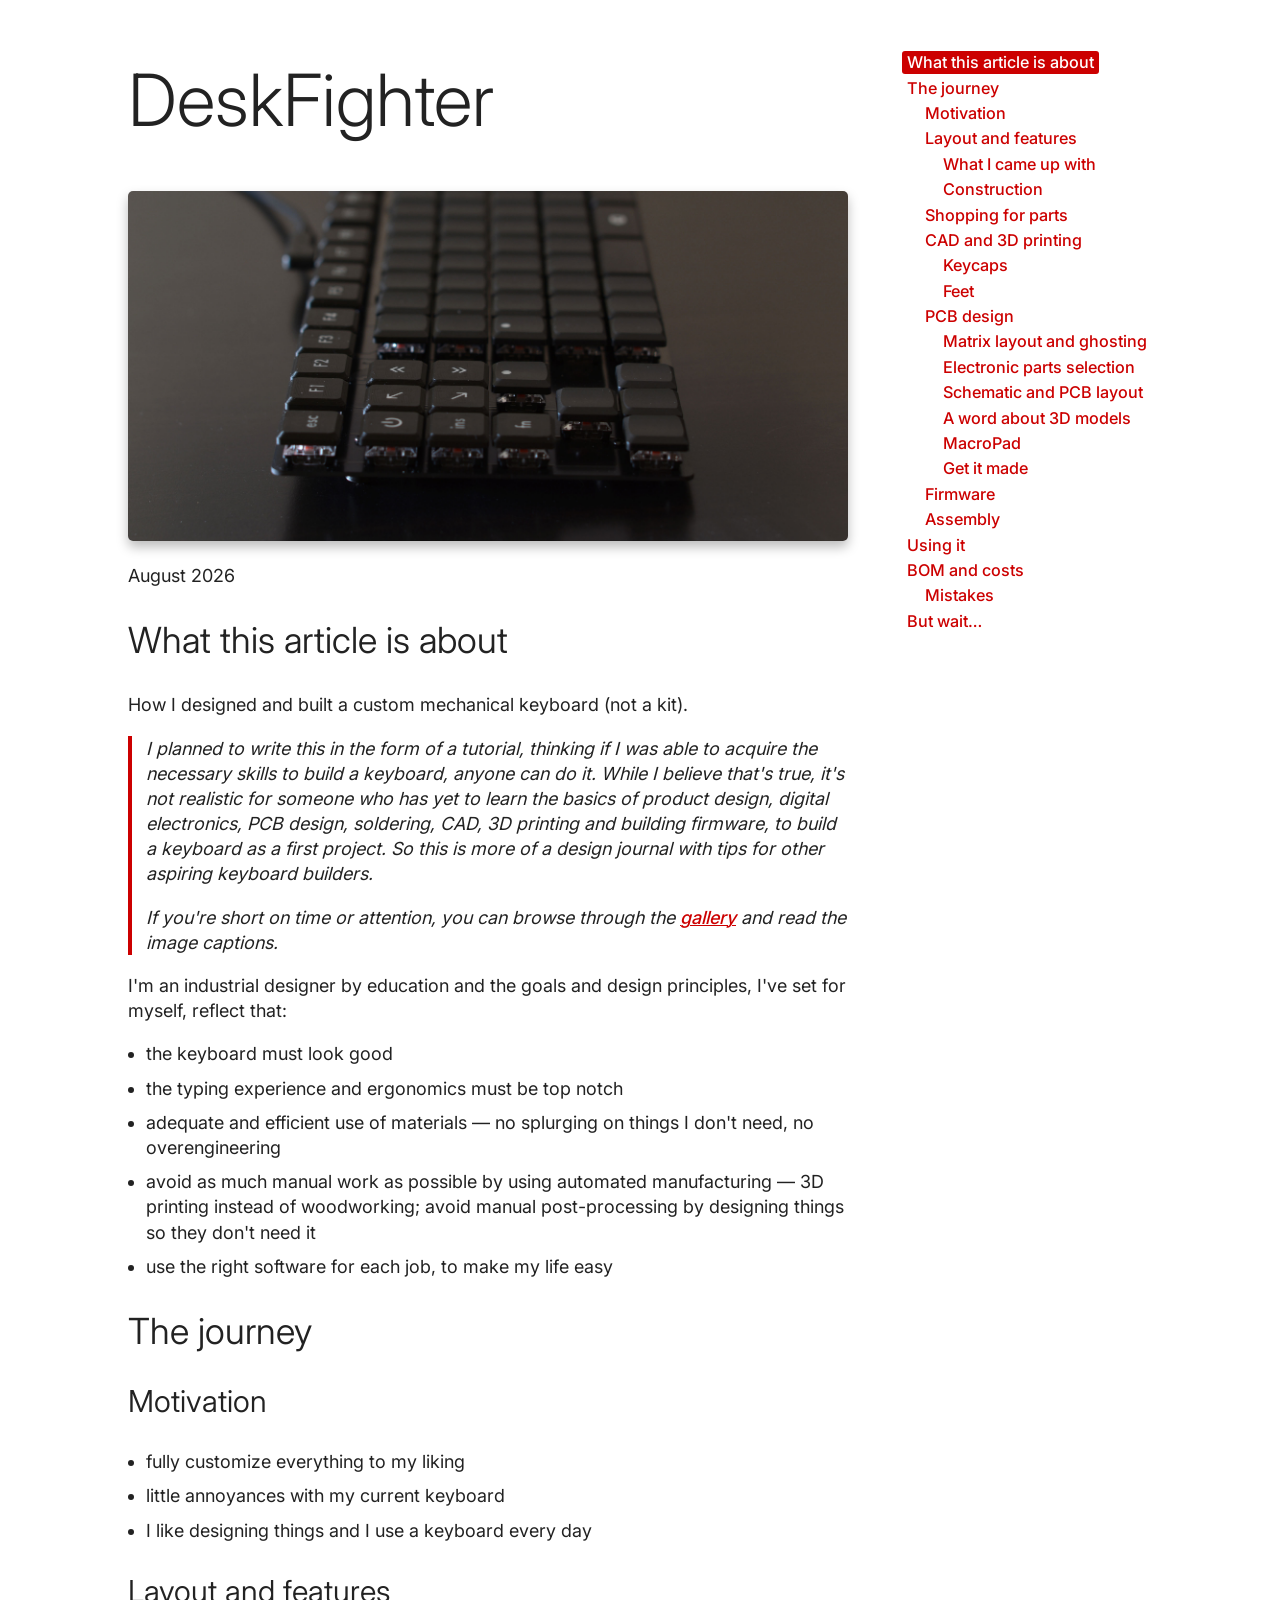
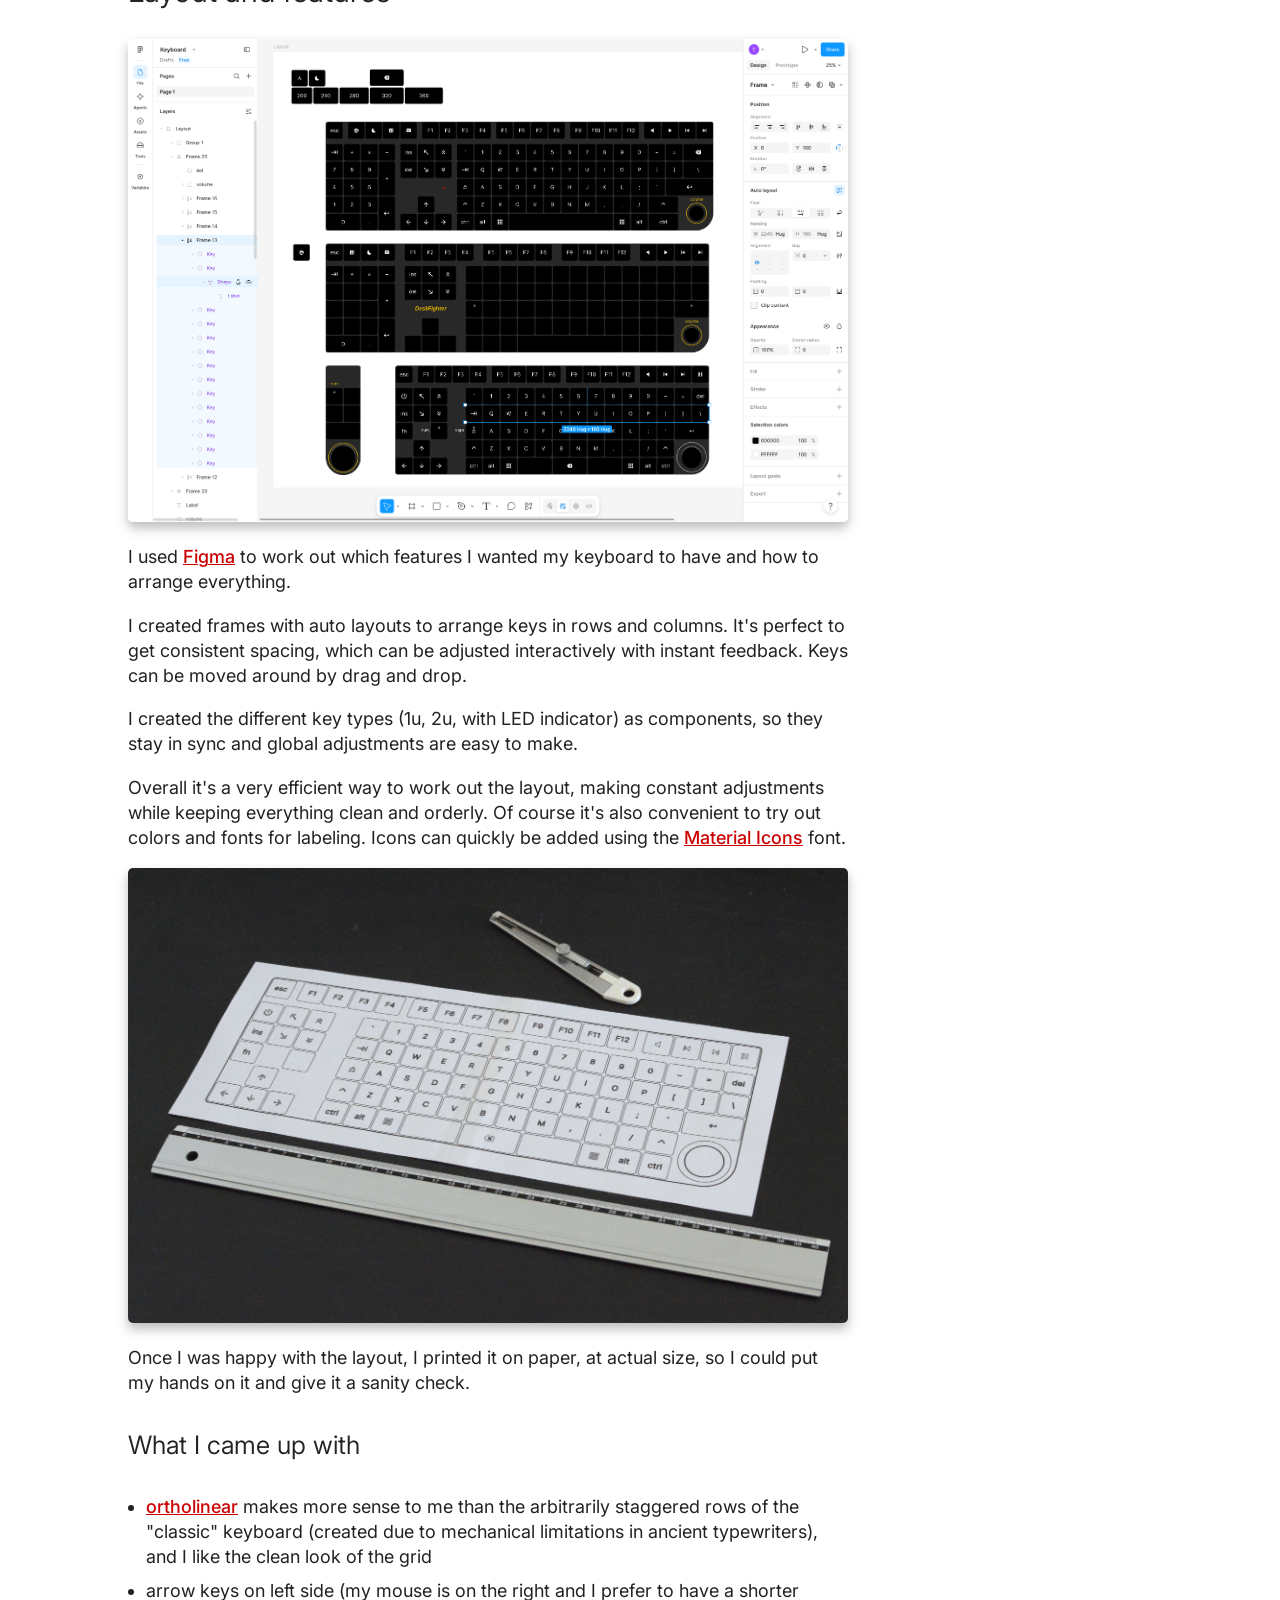
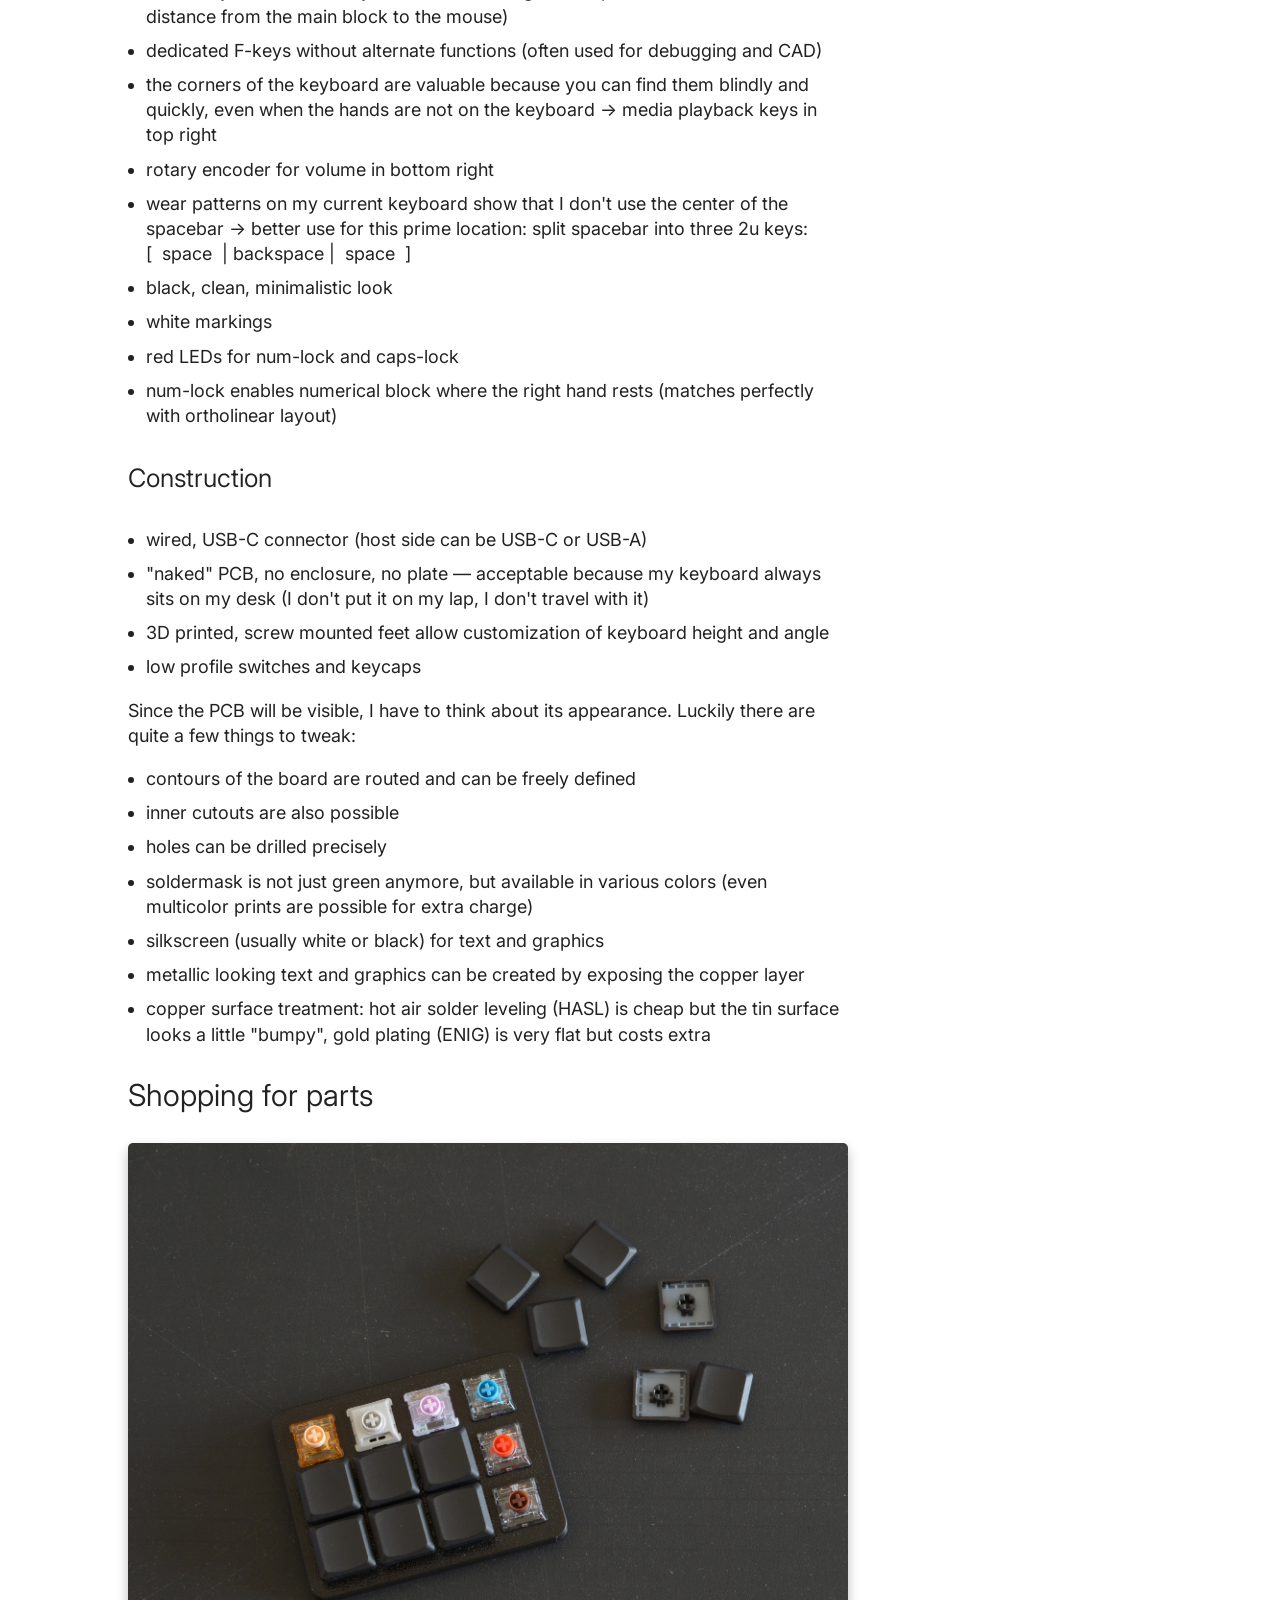
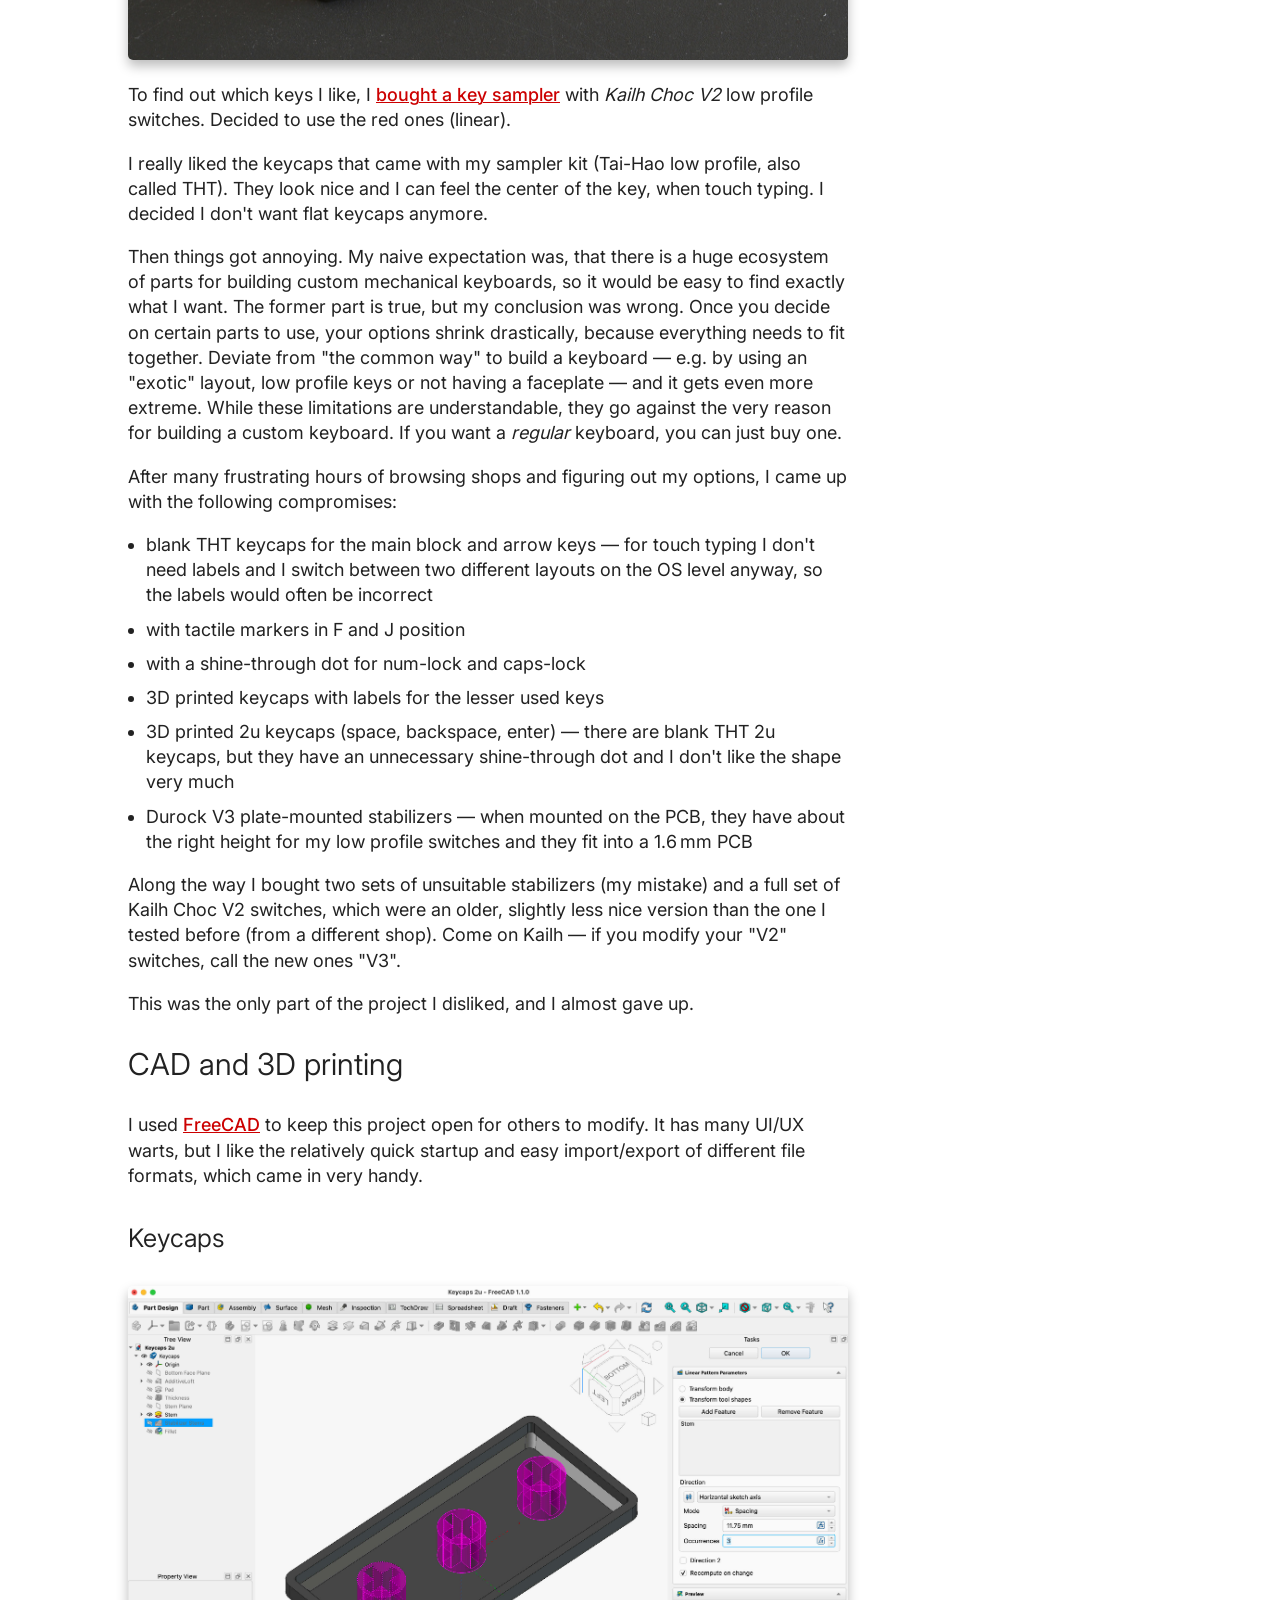
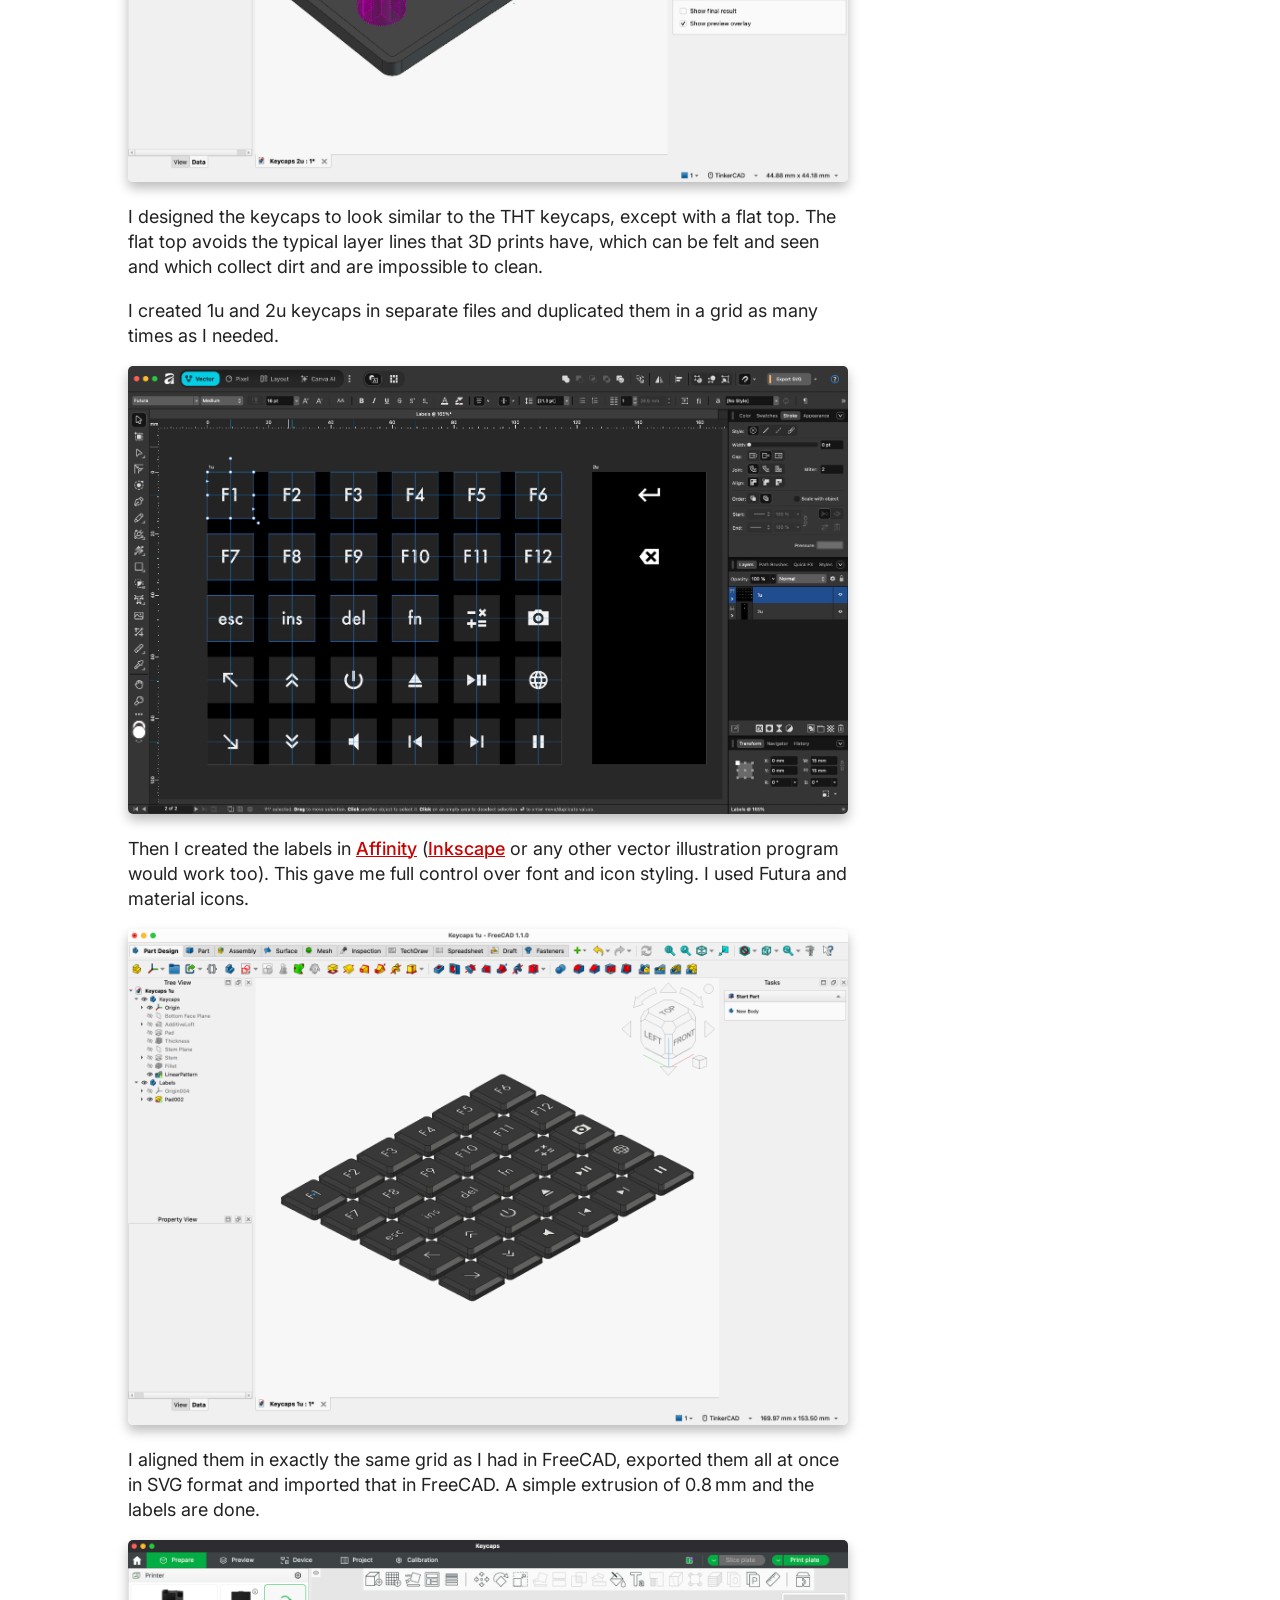
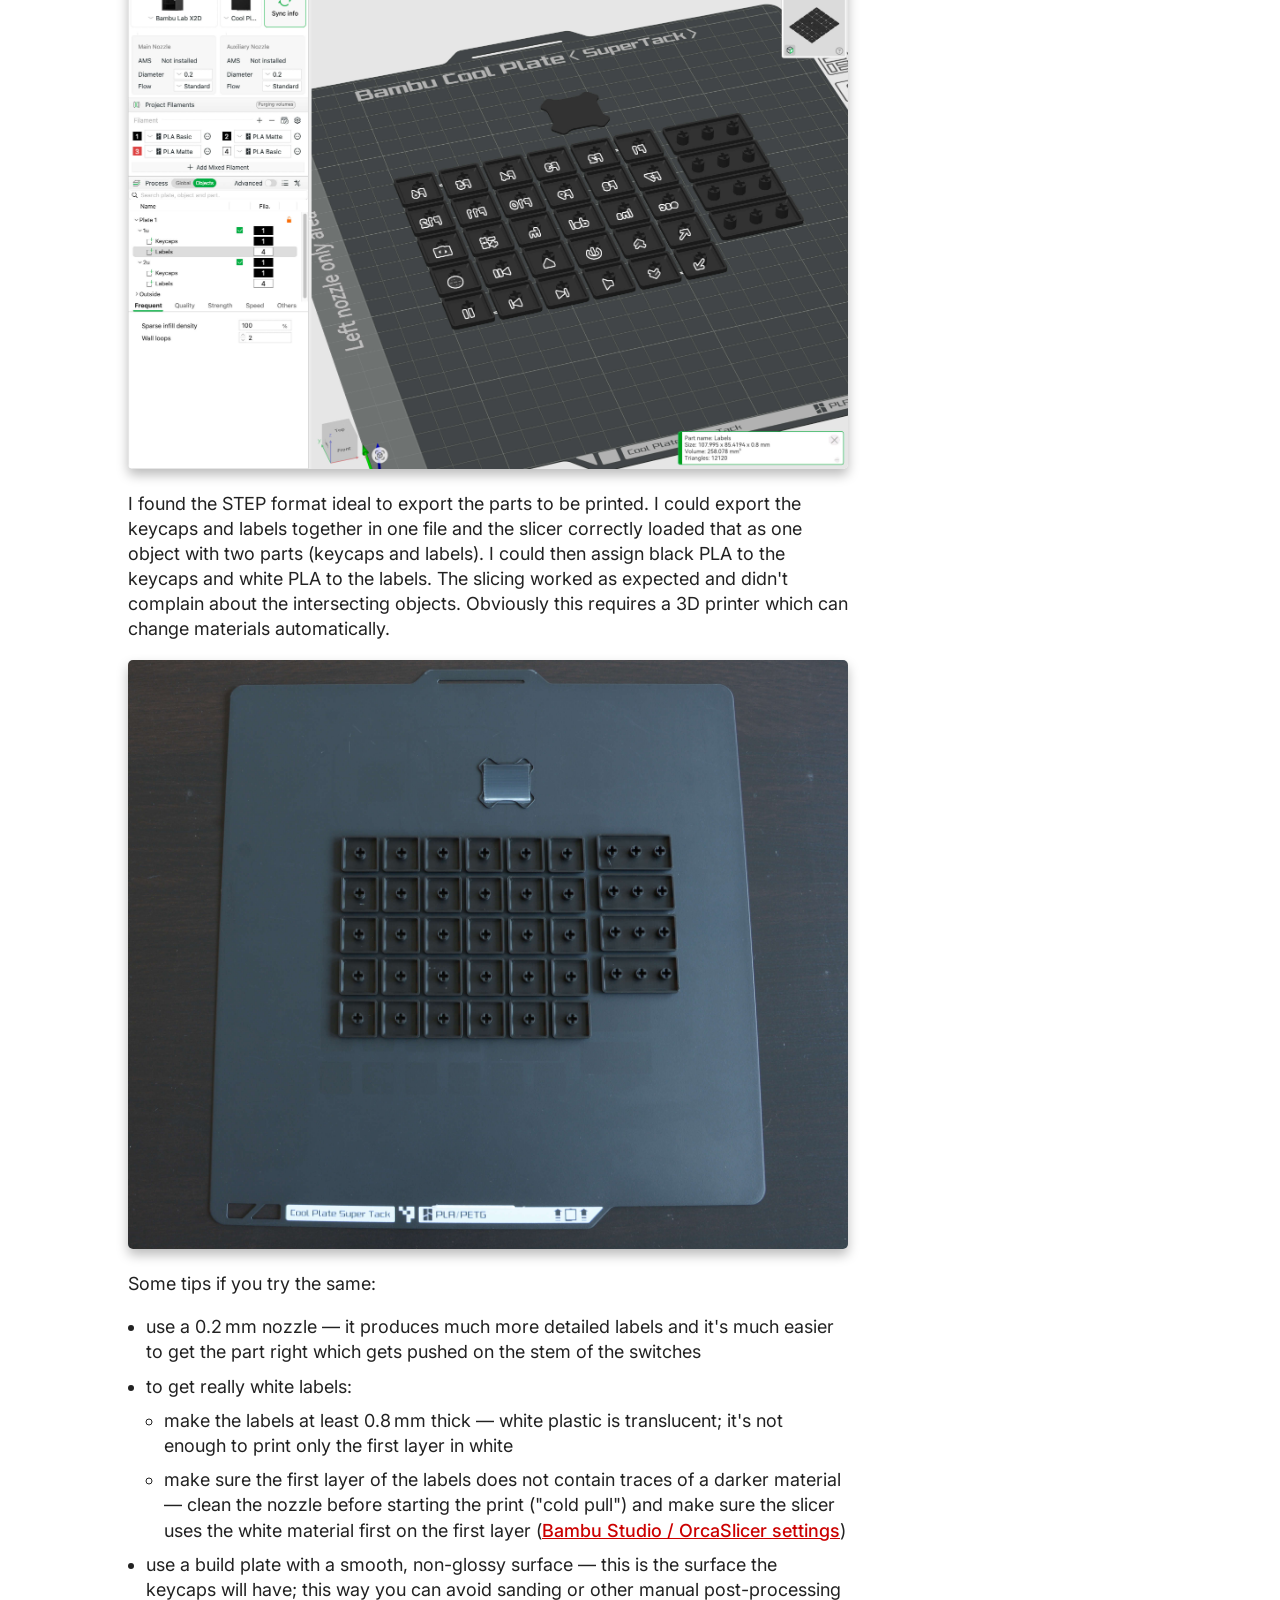
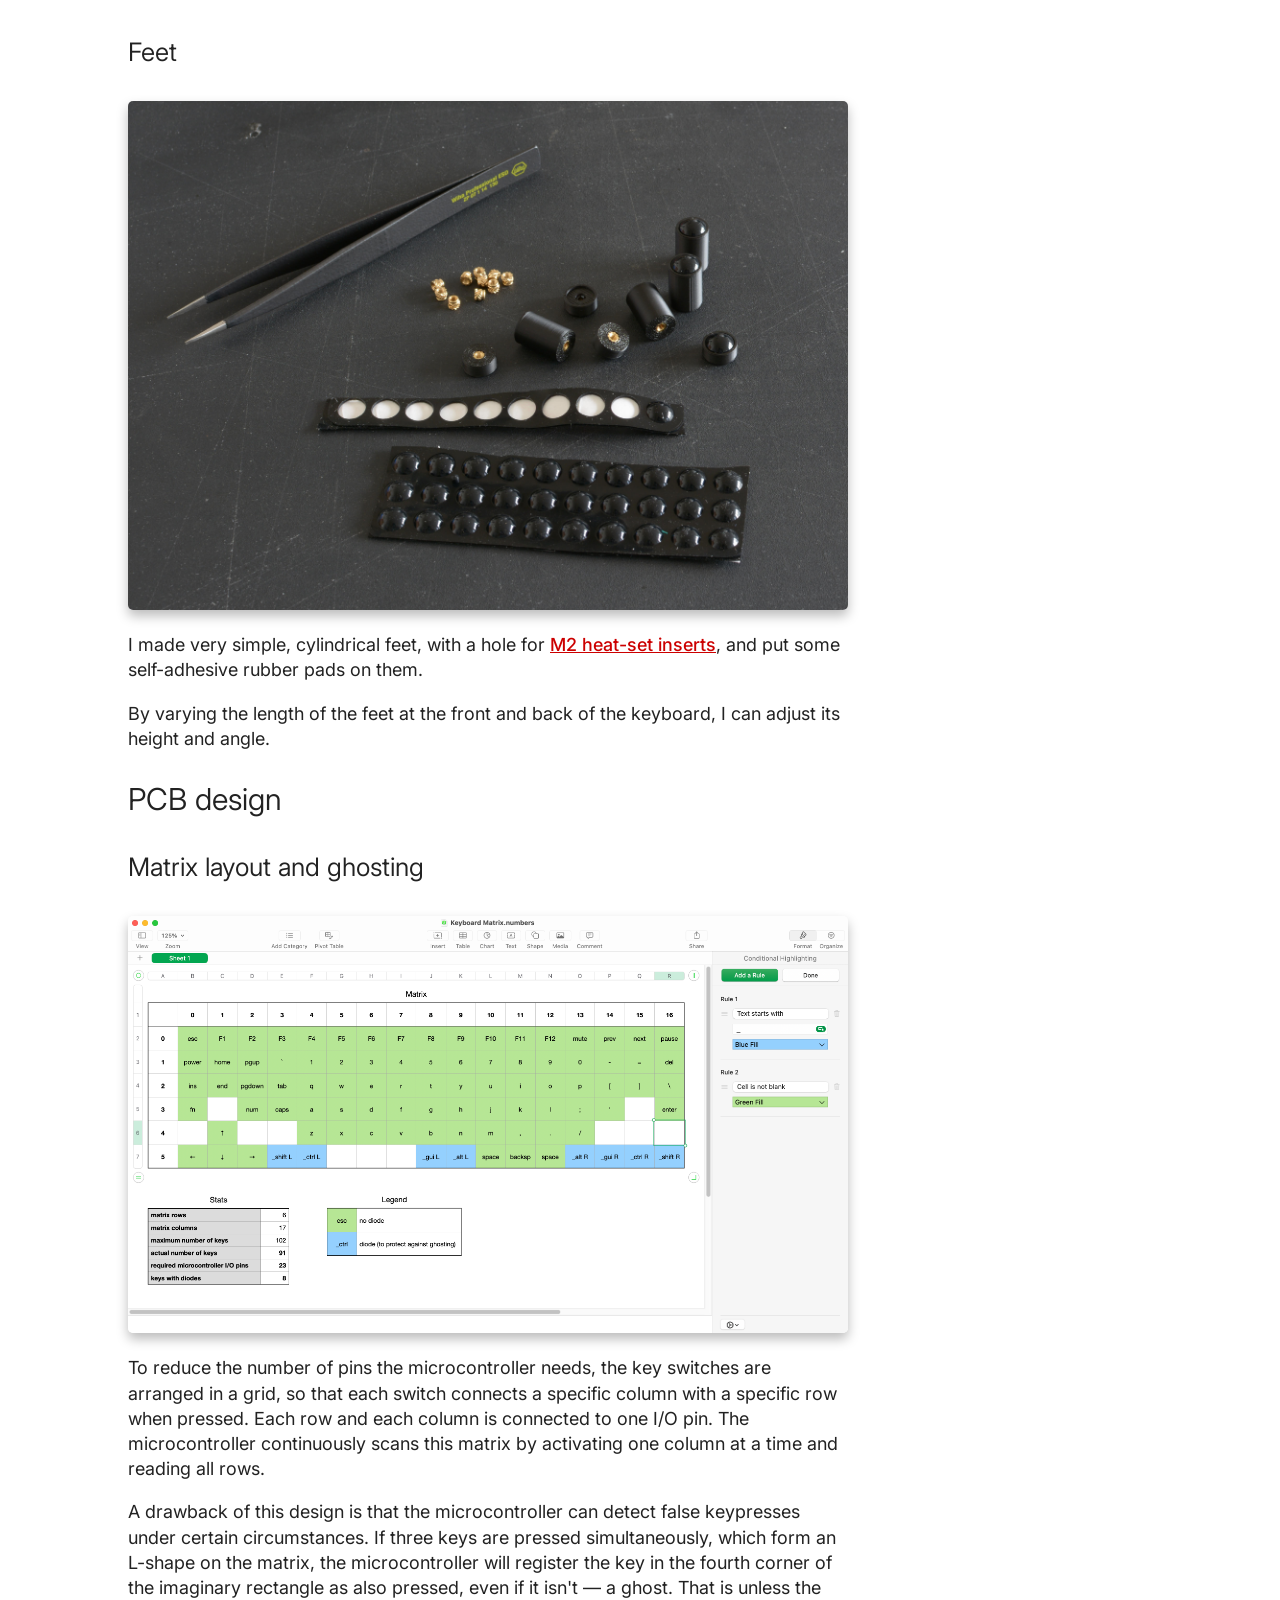
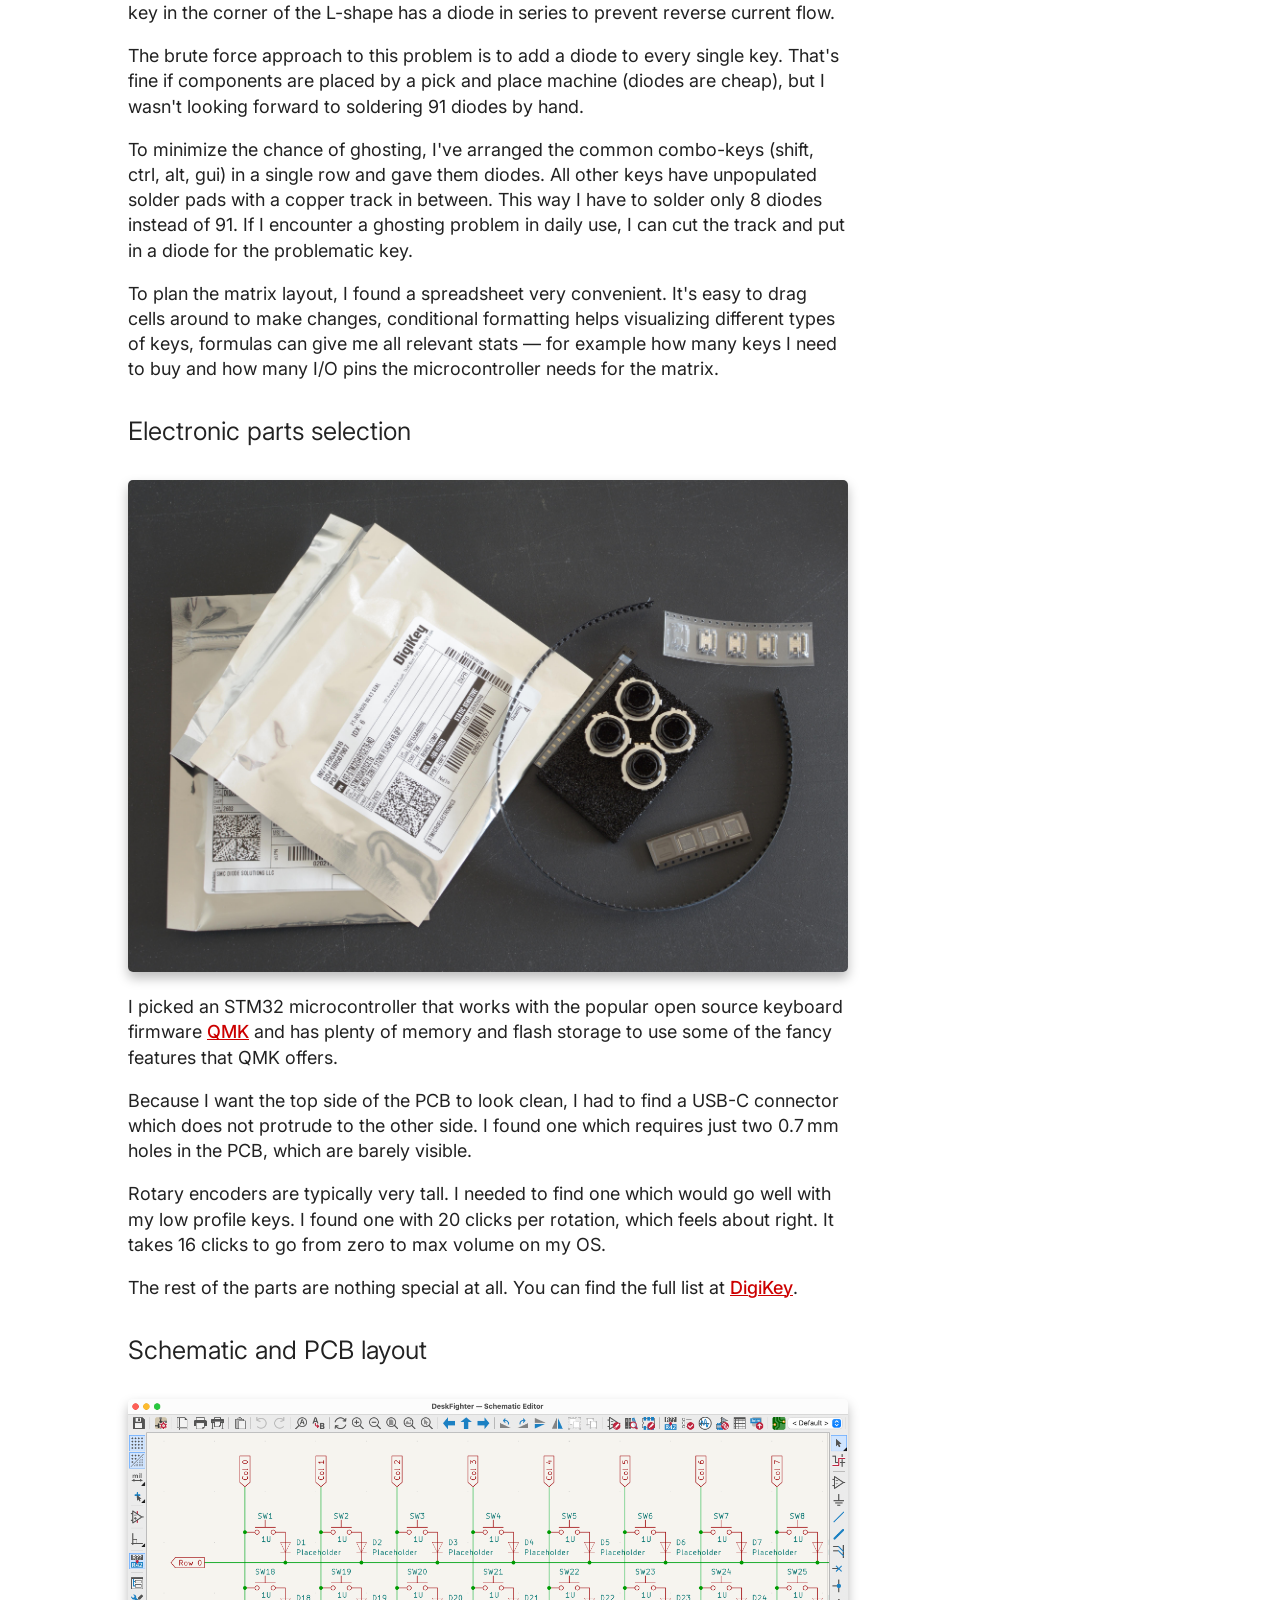
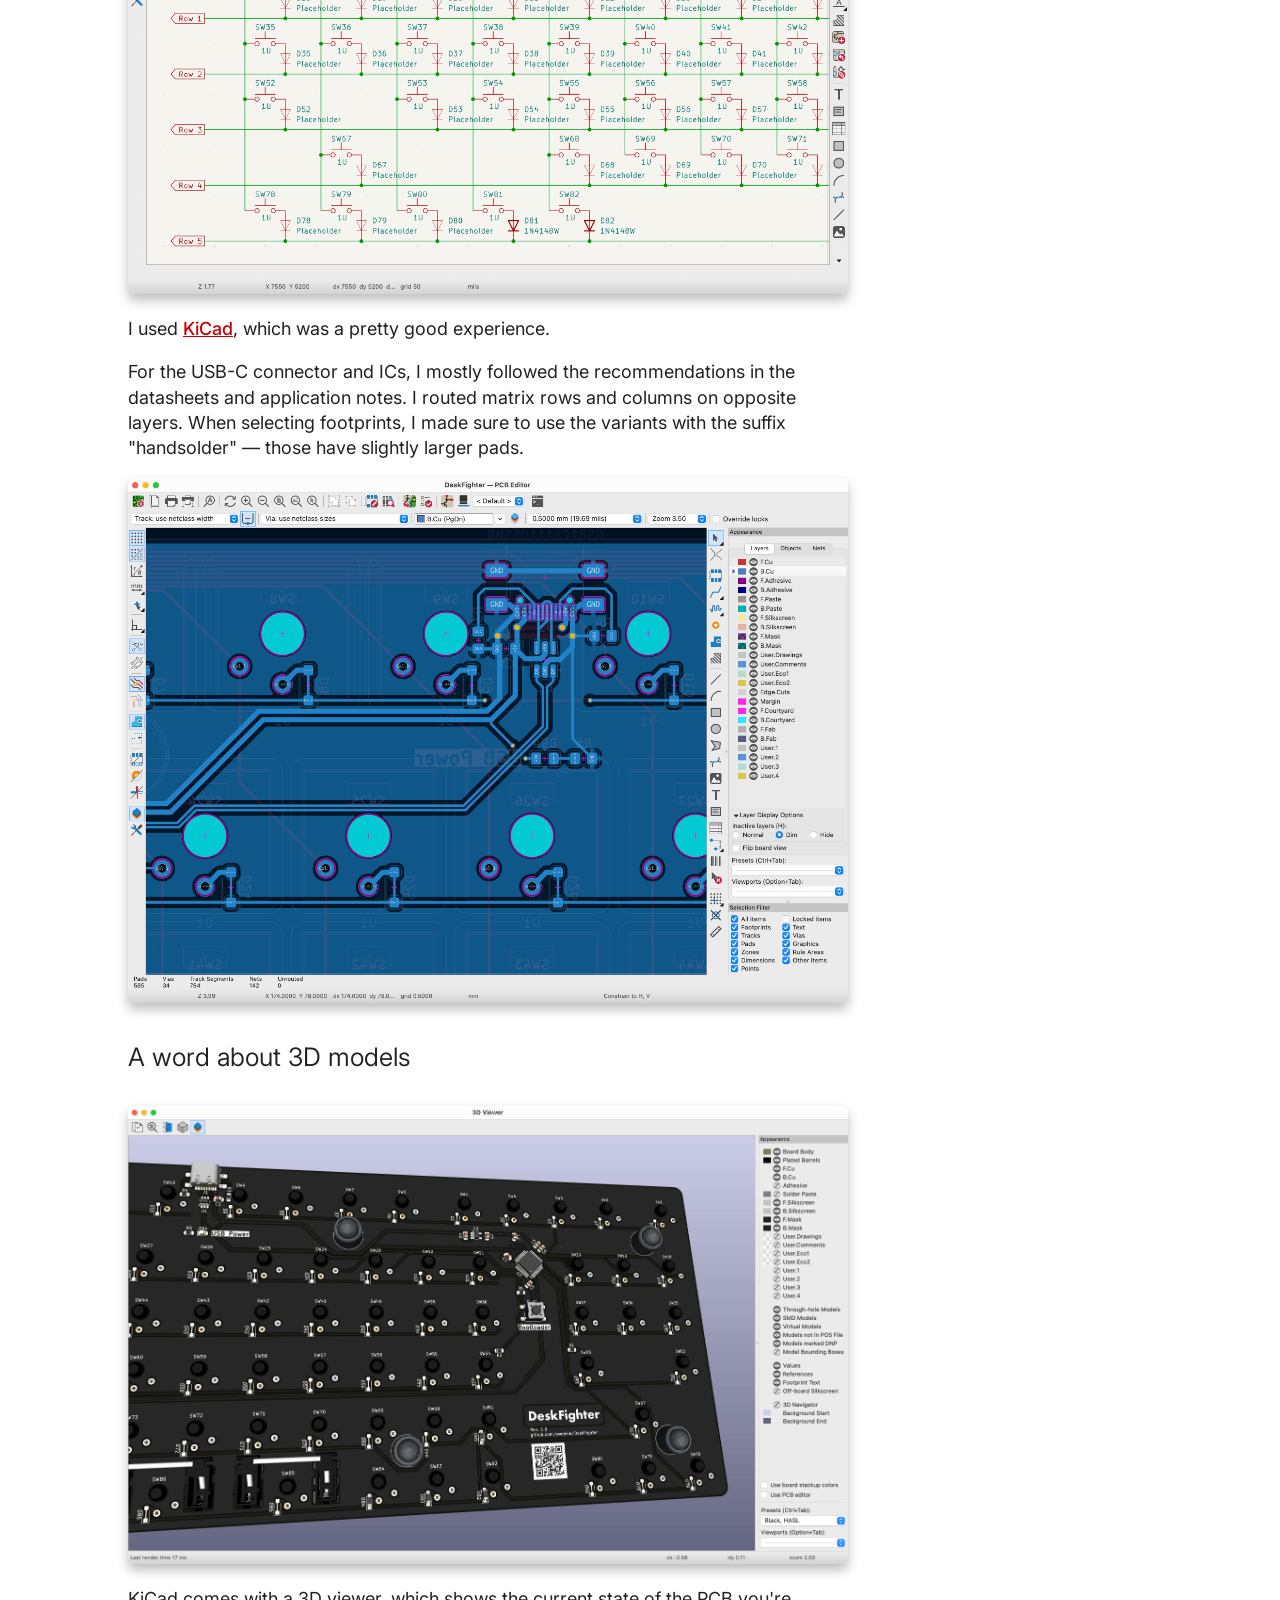
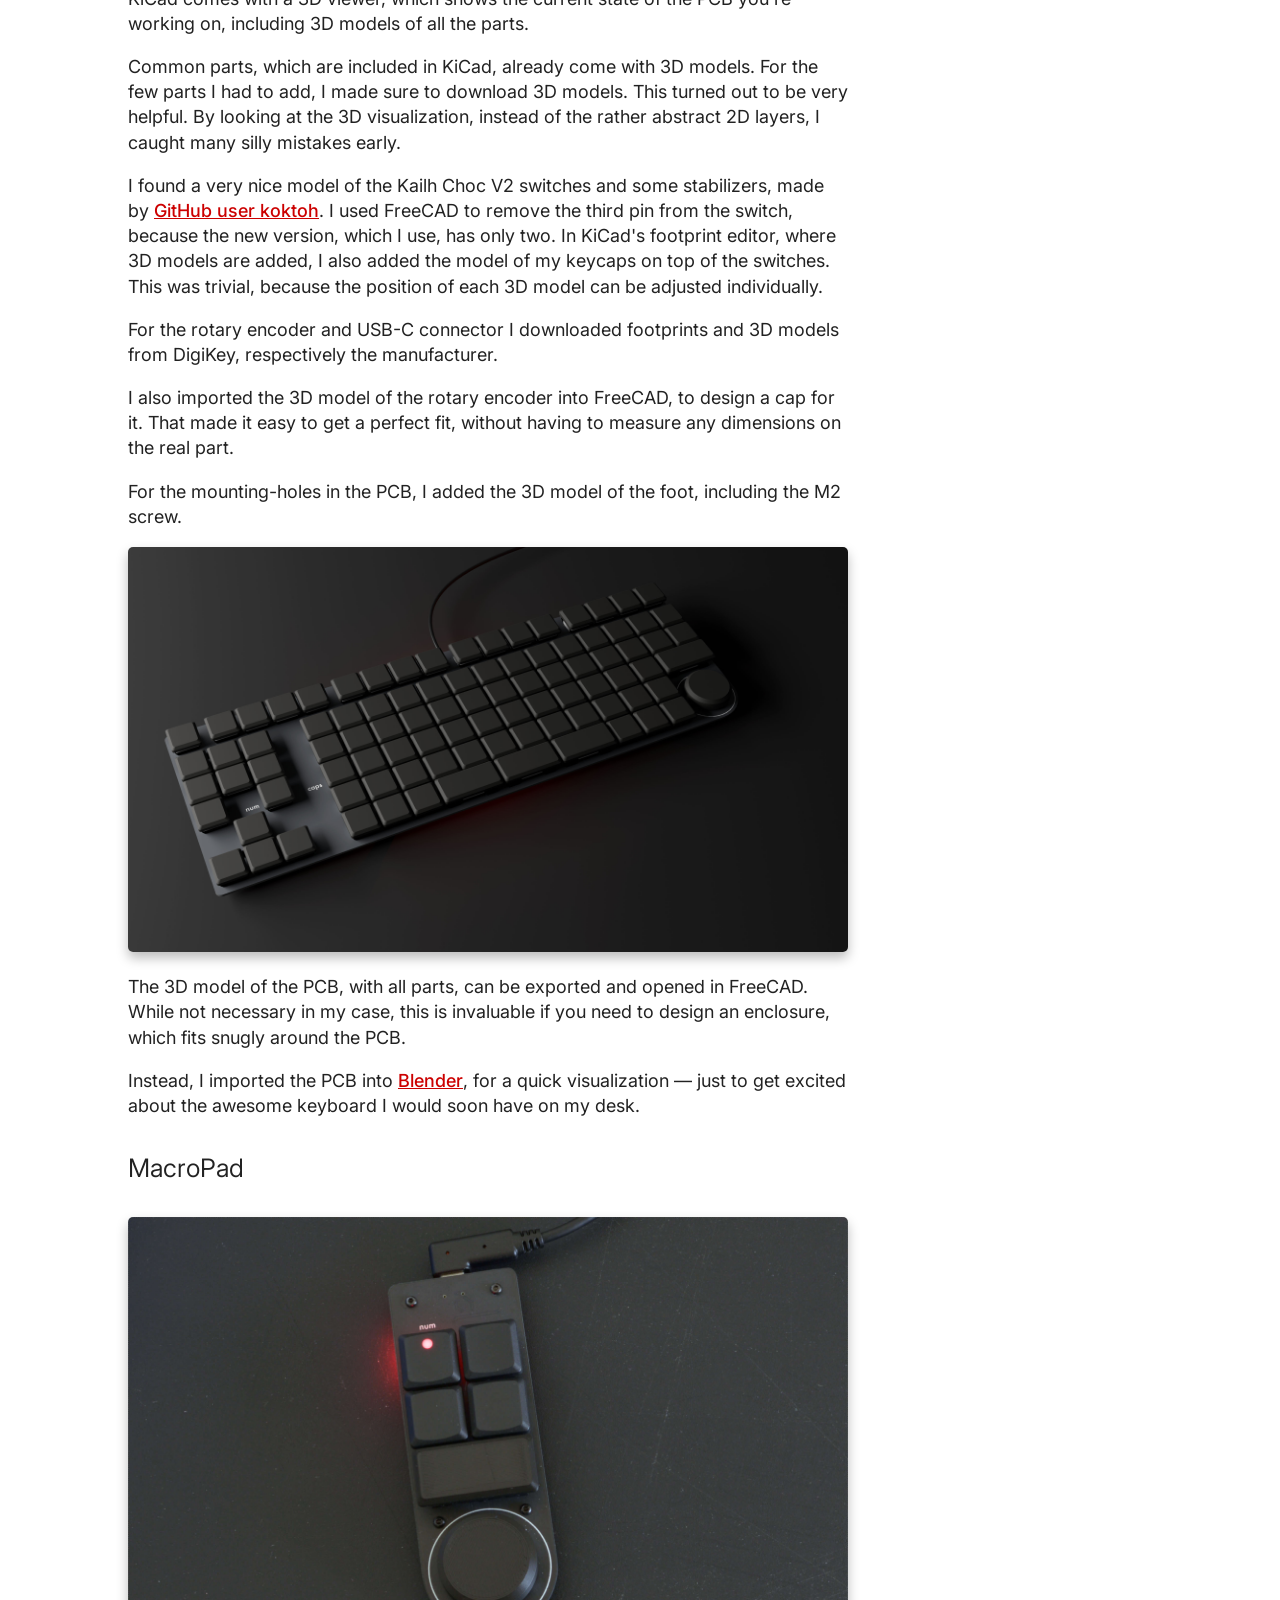
==== DeskFighter/index.html @ 5ad35347 "First" ====
<!DOCTYPE html>
<html lang="en">

<head>
	<meta charset="UTF-8">
	<meta name="viewport" content="width=device-width, initial-scale=1.0">
	<title>DeskFighter Keyboard</title>
	<link href="/style/style.css" rel="stylesheet" media="all">
</head>

<body>
	<nav id="toc">
		<ol>
			<li><a href="#about">What this article is about</a>
			<li><a href="#journey">The journey</a>
				<ol>
					<li><a href="#motivation">Motivation</a></li>
					<li><a href="#features">Layout and features</a>
						<ol>
							<li><a href="#design-decisions">What I came up with</a></li>
							<li><a href="#construction">Construction</a></li>
						</ol>
					</li>
					<li><a href="#shopping">Shopping for parts</a></li>
					<li><a href="#3D">CAD and 3D printing</a>
						<ol>
							<li><a href="#keycaps">Keycaps</a></li>
							<li><a href="#feet">Feet</a></li>
						</ol>
					</li>
					<li><a href="#PCB">PCB design</a>
						<ol>
							<li><a href="#matrix">Matrix layout and ghosting</a></li>
							<li><a href="#electronics">Electronic parts selection</a></li>
							<li><a href="#schematic">Schematic and PCB layout</a></li>
							<li><a href="#3D-models">A word about 3D models</a></li>
							<li><a href="#macropad">MacroPad</a></li>
							<li><a href="#manufacturing">Get it made</a></li>
						</ol>
					</li>
					<li><a href="#firmware">Firmware</a></li>
					<li><a href="#assembly">Assembly</a></li>
				</ol>
			</li>
			<li><a href="#using">Using it</a></li>
			<li><a href="#costs">BOM and costs</a>
				<ol>
					<li><a href="#mistakes">Mistakes</a></li>
				</ol>
			</li>
			<li><a href="#outro">But wait…</a></li>
		</ol>
	</nav>

	<main>
		<h1>DeskFighter</h1>
		<a href="images/teaser.jpg">
			<img src="images/teaser.jpg" alt="photo of keyboard with low depth of field" loading="lazy" width="3000" height="1458">
		</a>
		<p>August 2026</p>

		<section id="about">
			<h2>What this article is about</h2>
			<p>How I designed and built a custom mechanical keyboard (not a kit).</p>
			<blockquote>
				<p>I planned to write this in the form of a tutorial, thinking if I was able to acquire the necessary skills to build a keyboard, anyone can do it. While I believe that's true, it's not realistic for someone who has yet to learn the basics of product design, digital electronics, PCB design, soldering, CAD, 3D printing and building firmware, to build a keyboard as a first project. So this is more of a design journal with tips for other aspiring keyboard builders.</p>
				<p>If you're short on time or attention, you can browse through the <a href="gallery.html">gallery</a> and read the image captions.</p>
			</blockquote>
			<p>I'm an industrial designer by education and the goals and design principles, I've set for myself, reflect that:</p>
			<ul>
				<li>the keyboard must look good</li>
				<li>the typing experience and ergonomics must be top notch</li>
				<li>adequate and efficient use of materials — no splurging on things I don't need, no overengineering</li>
				<li>avoid as much manual work as possible by using automated manufacturing — 3D printing instead of woodworking; avoid manual post-processing by designing things so they don't need it</li>
				<li>use the right software for each job, to make my life easy</li>
			</ul>
		</section>

		<section id="journey">
			<h2>The journey</h2>

			<section id="motivation">
				<h3>Motivation</h3>
				<ul>
					<li>fully customize everything to my liking</li>
					<li>little annoyances with my current keyboard</li>
					<li>I like designing things and I use a keyboard every day</li>
				</ul>
			</section>

			<section id="features">
				<h3>Layout and features</h3>
				<a href="images/Figma layout.png">
					<img src="images/Figma layout.png" alt="screenshot of the keyboard layout in Figma" loading="lazy" width="3306" height="2218">
				</a>
				<p>I used <a href="https://www.figma.com/design/" target="_blank">Figma</a> to work out which features I wanted my keyboard to have and how to arrange everything.</p>
				<p>I created frames with auto layouts to arrange keys in rows and columns. It's perfect to get consistent spacing, which can be adjusted interactively with instant feedback. Keys can be moved around by drag and drop.</p>
				<p>I created the different key types (1u, 2u, with LED indicator) as components, so they stay in sync and global adjustments are easy to make.</p>
				<p>Overall it's a very efficient way to work out the layout, making constant adjustments while keeping everything clean and orderly. Of course it's also convenient to try out colors and fonts for labeling. Icons can quickly be added using the <a href="https://fonts.google.com/icons" target="_blank">Material Icons</a> font.</p>
				<a href="images/paper prototype.jpg">
					<img src="images/paper prototype.jpg" alt="photo of keyboard layout paper printout" loading="lazy" width="3000" height="1895">
				</a>
				<p>Once I was happy with the layout, I printed it on paper, at actual size, so I could put my hands on it and give it a sanity check.</p>

				<section id="design-decisions">
					<h4>What I came up with</h4>
					<ul>
						<li><a href="https://en.wiktionary.org/wiki/ortholinear" target="_blank">ortholinear</a> makes more sense to me than the arbitrarily staggered rows of the "classic" keyboard (created due to mechanical limitations in ancient typewriters), and I like the clean look of the grid</li>
						<li>arrow keys on left side (my mouse is on the right and I prefer to have a shorter distance from the main block to the mouse)</li>
						<li>dedicated F-keys without alternate functions (often used for debugging and CAD)</li>
						<li>the corners of the keyboard are valuable because you can find them blindly and quickly, even when the hands are not on the keyboard → media playback keys in top right</li>
						<li>rotary encoder for volume in bottom right</li>
						<li>wear patterns on my current keyboard show that I don't use the center of the spacebar → better use for this prime location: split spacebar into three 2u keys:<br>
						[  space  | backspace |  space  ]
						</li>
						<li>black, clean, minimalistic look</li>
						<li>white markings</li>
						<li>red LEDs for num-lock and caps-lock</li>
						<li>num-lock enables numerical block where the right hand rests (matches perfectly with ortholinear layout)</li>
					</ul>
				</section>

				<section id="construction">
					<h4>Construction</h4>
					<ul>
						<li>wired, USB-C connector (host side can be USB-C or USB-A)</li>
						<li>"naked" PCB, no enclosure, no plate — acceptable because my keyboard always sits on my desk (I don't put it on my lap, I don't travel with it)</li>
						<li>3D printed, screw mounted feet allow customization of keyboard height and angle</li>
						<li>low profile switches and keycaps</li>
					</ul>
					<p>Since the PCB will be visible, I have to think about its appearance. Luckily there are quite a few things to tweak:</p>
					<ul>
						<li>contours of the board are routed and can be freely defined</li>
						<li>inner cutouts are also possible</li>
						<li>holes can be drilled precisely</li>
						<li>soldermask is not just green anymore, but available in various colors (even multicolor prints are possible for extra charge)</li>
						<li>silkscreen (usually white or black) for text and graphics</li>
						<li>metallic looking text and graphics can be created by exposing the copper layer</li>
						<li>copper surface treatment: hot air solder leveling (HASL) is cheap but the tin surface looks a little "bumpy", gold plating (ENIG) is very flat but costs extra</li>
					</ul>
				</section>
			</section>

			<section id="shopping">
				<h3>Shopping for parts</h3>
				<a href="images/key samples.jpg">
					<img src="images/key samples.jpg" alt="photo of key sampler" loading="lazy" width="3000" height="2154">
				</a>
				<p>To find out which keys I like, I <a href="https://www.keebart.com/products/switch-tester-v2" target="_blank">bought a key sampler</a> with <em>Kailh Choc V2</em> low profile switches. Decided to use the red ones (linear).</p>
				<p>I really liked the keycaps that came with my sampler kit (Tai-Hao low profile, also called THT). They look nice and I can feel the center of the key, when touch typing. I decided I don't want flat keycaps anymore.</p>
				<p>Then things got annoying. My naive expectation was, that there is a huge ecosystem of parts for building custom mechanical keyboards, so it would be easy to find exactly what I want. The former part is true, but my conclusion was wrong. Once you decide on certain parts to use, your options shrink drastically, because everything needs to fit together. Deviate from "the common way" to build a keyboard — e.g. by using an "exotic" layout, low profile keys or not having a faceplate — and it gets even more extreme. While these limitations are understandable, they go against the very reason for building a custom keyboard. If you want a <em>regular</em> keyboard, you can just buy one.</p>
				<p>After many frustrating hours of browsing shops and figuring out my options, I came up with the following compromises:</p>
				<ul>
					<li>blank THT keycaps for the main block and arrow keys — for touch typing I don't need labels and I switch between two different layouts on the OS level anyway, so the labels would often be incorrect</li>
					<li>with tactile markers in F and J position</li>
					<li>with a shine-through dot for num-lock and caps-lock</li>
					<li>3D printed keycaps with labels for the lesser used keys</li>
					<li>3D printed 2u keycaps (space, backspace, enter) — there are blank THT 2u keycaps, but they have an unnecessary shine-through dot and I don't like the shape very much</li>
					<li>Durock V3 plate-mounted stabilizers — when mounted on the PCB, they have about the right height for my low profile switches and they fit into a 1.6 mm PCB</li>
				</ul>
				<p>Along the way I bought two sets of unsuitable stabilizers (my mistake) and a full set of Kailh Choc V2 switches, which were an older, slightly less nice version than the one I tested before (from a different shop). Come on Kailh — if you modify your "V2" switches, call the new ones "V3".</p>
				<p>This was the only part of the project I disliked, and I almost gave up.</p>
			</section>

			<section id="3D">
				<h3>CAD and 3D printing</h3>
				<p>I used <a href="https://www.freecad.org/" target="_blank">FreeCAD</a> to keep this project open for others to modify. It has many UI/UX warts, but I like the relatively quick startup and easy import/export of different file formats, which came in very handy.</p>

				<section id="keycaps">
					<h4>Keycaps</h4>
					<a href="images/FreeCAD 2u keycap.jpg">
						<img src="images/FreeCAD 2u keycap.jpg" alt="screenshot of 2u keycap in FreeCAD" loading="lazy" width="3106" height="2138">
					</a>
					<p>I designed the keycaps to look similar to the THT keycaps, except with a flat top. The flat top avoids the typical layer lines that 3D prints have, which can be felt and seen and which collect dirt and are impossible to clean.</p>
					<p>I created 1u and 2u keycaps in separate files and duplicated them in a grid as many times as I needed.</p>
					<a href="images/label design.jpg">
						<img src="images/label design.jpg" alt="screenshot of key labels in Affinity" loading="lazy" width="3182" height="1978">
					</a>
					<p>Then I created the labels in <a href="https://www.affinity.studio/" target="_blank">Affinity</a> (<a href="https://inkscape.org/" target="_blank">Inkscape</a> or any other vector illustration program would work too). This gave me full control over font and icon styling. I used Futura and material icons.</p>
					<a href="images/FreeCAD 1u keycaps.png">
						<img src="images/FreeCAD 1u keycaps.png" alt="screenshot of 1u keycaps with labels in FreeCAD" loading="lazy" width="3108" height="2140">
					</a>
					<p>I aligned them in exactly the same grid as I had in FreeCAD, exported them all at once in SVG format and imported that in FreeCAD. A simple extrusion of 0.8 mm and the labels are done.</p>
					<a href="images/Bambu Studio keycaps.jpg">
						<img src="images/Bambu Studio keycaps.jpg" alt="screenshot of keycaps in Bambu Studio" loading="lazy" width="3264" height="2394">
					</a>
					<p>I found the STEP format ideal to export the parts to be printed. I could export the keycaps and labels together in one file and the slicer correctly loaded that as one object with two parts (keycaps and labels). I could then assign black PLA to the keycaps and white PLA to the labels. The slicing worked as expected and didn't complain about the intersecting objects. Obviously this requires a 3D printer which can change materials automatically.</p>
					<a href="images/printed keycaps.jpg">
						<img src="images/printed keycaps.jpg" alt="photo of 3D printed keycaps, still on build plate" loading="lazy" width="3000" height="2456">
					</a>
					<p>Some tips if you try the same:</p>
					<ul>
						<li>use a 0.2 mm nozzle — it produces much more detailed labels and it's much easier to get the part right which gets pushed on the stem of the switches</li>
						<li>to get really white labels:
							<ul>
								<li>make the labels at least 0.8 mm thick — white plastic is translucent; it's not enough to print only the first layer in white</li>
								<li>make sure the first layer of the labels does not contain traces of a darker material — clean the nozzle before starting the print ("cold pull") and make sure the slicer uses the white material first on the first layer (<a href="https://wiki.bambulab.com/en/software/bambu-studio/parameter/filament-sequence-for-different-layers#operation-procedure" target="_blank">Bambu Studio / OrcaSlicer settings</a>)</li>
							</ul>
						</li>
						<li>use a build plate with a smooth, non-glossy surface — this is the surface the keycaps will have; this way you can avoid sanding or other manual post-processing</li>
					</ul>
				</section>

				<section id="feet">
					<h4>Feet</h4>
					<a href="images/feet.jpg">
						<img src="images/feet.jpg" alt="photo of 3D printed feet with heat set inserts and rubber pads" loading="lazy" width="3000" height="2123">
					</a>
					<p>I made very simple, cylindrical feet, with a hole for <a href="https://cnckitchen.store/products/heat-set-insert-m2-x-3-100-pieces" target="_blank">M2 heat-set inserts</a>, and put some self-adhesive rubber pads on them.</p>
					<p>By varying the length of the feet at the front and back of the keyboard, I can adjust its height and angle.</p>
				</section>
			</section>

			<section id="PCB">
				<h3>PCB design</h3>

				<section id="matrix">
					<h4>Matrix layout and ghosting</h4>
					<a href="images/keyboard matrix.png">
						<img src="images/keyboard matrix.png" alt="screenshot of spreadsheet with keyboard matrix" loading="lazy" width="2868" height="1664">
					</a>
					<p>To reduce the number of pins the microcontroller needs, the key switches are arranged in a grid, so that each switch connects a specific column with a specific row when pressed. Each row and each column is connected to one I/O pin. The microcontroller continuously scans this matrix by activating one column at a time and reading all rows.</p>
					<p>A drawback of this design is that the microcontroller can detect false keypresses under certain circumstances. If three keys are pressed simultaneously, which form an L-shape on the matrix, the microcontroller will register the key in the fourth corner of the imaginary rectangle as also pressed, even if it isn't — a ghost. That is unless the key in the corner of the L-shape has a diode in series to prevent reverse current flow.</p>
					<p>The brute force approach to this problem is to add a diode to every single key. That's fine if components are placed by a pick and place machine (diodes are cheap), but I wasn't looking forward to soldering 91 diodes by hand.</p>
					<p>To minimize the chance of ghosting, I've arranged the common combo-keys (shift, ctrl, alt, gui) in a single row and gave them diodes. All other keys have unpopulated solder pads with a copper track in between. This way I have to solder only 8 diodes instead of 91. If I encounter a ghosting problem in daily use, I can cut the track and put in a diode for the problematic key.</p>
					<p>To plan the matrix layout, I found a spreadsheet very convenient. It's easy to drag cells around to make changes, conditional formatting helps visualizing different types of keys, formulas can give me all relevant stats — for example how many keys I need to buy and how many I/O pins the microcontroller needs for the matrix.</p>
				</section>

				<section id="electronics">
					<h4>Electronic parts selection</h4>
					<a href="images/electronic parts.jpg">
						<img src="images/electronic parts.jpg" alt="photo of electronic components on table" loading="lazy" width="3000" height="2051">
					</a>
					<p>I picked an STM32 microcontroller that works with the popular open source keyboard firmware <a href="https://docs.qmk.fm/newbs" target="_blank">QMK</a> and has plenty of memory and flash storage to use some of the fancy features that QMK offers.</p>
					<p>Because I want the top side of the PCB to look clean, I had to find a USB-C connector which does not protrude to the other side. I found one which requires just two 0.7 mm holes in the PCB, which are barely visible.</p>
					<p>Rotary encoders are typically very tall. I needed to find one which would go well with my low profile keys. I found one with 20 clicks per rotation, which feels about right. It takes 16 clicks to go from zero to max volume on my OS.</p>
					<p>The rest of the parts are nothing special at all. You can find the full list at <a href="https://www.digikey.com/en/mylists/list/9PG9QW3RYC" target="_blank">DigiKey</a>.</p>
				</section>

				<section id="schematic">
					<h4>Schematic and PCB layout</h4>
					<a href="images/KiCad schematic.png">
						<img src="images/KiCad schematic.png" alt="screenshot of schematic in KiCad" loading="lazy" width="2670" height="1838">
					</a>
					<p>I used <a href="https://www.kicad.org/" target="_blank">KiCad</a>, which was a pretty good experience.</p>
					<p>For the USB-C connector and ICs, I mostly followed the recommendations in the datasheets and application notes. I routed matrix rows and columns on opposite layers. When selecting footprints, I made sure to use the variants with the suffix "handsolder" — those have slightly larger pads.</p>
					<a href="images/KiCad PCB.jpg">
						<img src="images/KiCad PCB.jpg" alt="screenshot of routed PCB in KiCad" loading="lazy" width="2788" height="2034">
					</a>
				</section>

				<section id="3D-models">
					<h4>A word about 3D models</h4>
					<a href="images/KiCad 3D viewer.jpg">
						<img src="images/KiCad 3D viewer.jpg" alt="screenshot of kicad 3d viewer with keyboard pcb" loading="lazy" width="3058" height="1944">
					</a>
					<p>KiCad comes with a 3D viewer, which shows the current state of the PCB you're working on, including 3D models of all the parts.</p>
					<p>Common parts, which are included in KiCad, already come with 3D models. For the few parts I had to add, I made sure to download 3D models. This turned out to be very helpful. By looking at the 3D visualization, instead of the rather abstract 2D layers, I caught many silly mistakes early.</p>
					<p>I found a very nice model of the Kailh Choc V2 switches and some stabilizers, made by <a href="https://github.com/koktoh/keyswitch_model" target="_blank">GitHub user koktoh</a>. I used FreeCAD to remove the third pin from the switch, because the new version, which I use, has only two. In KiCad's footprint editor, where 3D models are added, I also added the model of my keycaps on top of the switches. This was trivial, because the position of each 3D model can be adjusted individually.</p>
					<p>For the rotary encoder and USB-C connector I downloaded footprints and 3D models from DigiKey, respectively the manufacturer.</p>
					<p>I also imported the 3D model of the rotary encoder into FreeCAD, to design a cap for it. That made it easy to get a perfect fit, without having to measure any dimensions on the real part.</p>
					<p>For the mounting-holes in the PCB, I added the 3D model of the foot, including the M2 screw.</p>
					<a href="images/render.jpg">
						<img src="images/render.jpg" alt="rendering of the keyboard including keys, keycaps and USB wire" loading="lazy" width="3840" height="2160">
					</a>
					<p>The 3D model of the PCB, with all parts, can be exported and opened in FreeCAD. While not necessary in my case, this is invaluable if you need to design an enclosure, which fits snugly around the PCB.</p>
					<p>Instead, I imported the PCB into <a href="https://www.blender.org/download/" target="_blank">Blender</a>, for a quick visualization — just to get excited about the awesome keyboard I would soon have on my desk.</p>
				</section>

				<section id="macropad">
					<h4>MacroPad</h4>
					<a href="images/MacroPad.jpg">
						<img src="images/MacroPad.jpg" alt="photo of macro pad" loading="lazy" width="2916" height="1801">
					</a>
					<p>Before designing the keyboard PCB, to avoid expensive mistakes, I built a small "macro pad" with all the features of the big keyboard, but in a minimal footprint: a rotary encoder, a key with LED, 4 keys connected in a matrix to test anti-ghosting diodes, a 2u key with stabilizer, the same microcontroller that I use for the big keyboard.</p>
					<p>This was also an opportunity to check text sizes, line widths and the PCB quality.</p>
					<p>I had to reduce the holes and cutouts for the switches and stabilizers a bit, for a better fit. I also increased the pad sizes for the USB-C connector for easier hand soldering. Lastly I reduced the brightness of the USB power indicator LED by giving it a higher value resistor. Otherwise everything worked as expected.</p>
					<a href="images/black soldermask.jpg">
						<img src="images/black soldermask.jpg" alt="photo of PCBs with different quality black soldermask" loading="lazy" width="3000" height="2039">
					</a>
					<p>I ordered MacroPad PCBs from PCBWay and JLCPCB. PCBWay offers matte black soldermask, JLCPCB has only semi-glossy black. The "matte black" soldermask (right) I would call "dark gray". The semi-glossy one (middle) is a bit darker, but of course more glossy. Both have a slightly blue tint. They don't look as nice as the PCB on the left.</p>
				</section>

				<section id="manufacturing">
					<h4>Get it made</h4>
					<p>I would have preferred the matte soldermask from PCBWay, but JLCPCB offers the large keyboard PCB <em>much</em> cheaper ($ 24 vs. $ 125 for 5 PCBs) — therefore I went with semi-glossy black.</p>
					<a href="images/DeskFighter PCB.jpg">
						<img src="images/DeskFighter PCB.jpg" alt="photo of DeskFighter PCBs, front and back" loading="lazy" width="3000" height="1786">
					</a>
					<p>To my surprise, I received very nice looking PCBs. The soldermask is a bit more glossy than that on the macropad, but it's a beautiful black and the HASL surface treatment is as good as it gets. I'm not sure why this is — maybe these were produced in a different facility. Either way, I'm happy about it.</p>
					<p>With the stated goal of using automated manufacturing, I should of course have ordered PCB assembly as well. I actually tried, but JLCPCB's process of parts assignment and positioning was very buggy and frustrating. The price was not very attractive either, because many of the parts were in the "extended" category, for which an extra charge was applied. On top of that I would have had to pay VAT and a € 20 processing fee on import, which get waived for shipments below € 60.</p>
				</section>
			</section>

			<section id="firmware">
				<h3>Firmware</h3>
				<p>After soldering the SMD parts on the bottom, but before finishing the assembly, I wanted to test if the board even works. After all, I could have messed up the design or there might be a manufacturing issue.</p>
				<a href="images/flashing.png">
					<img src="images/flashing.png" alt="screenshot of terminal while writing firmware to microcontroller" loading="lazy" width="1729" height="1435">
				</a>
				<p>I followed QMK's documentation to configure, build and flash the firmware. I already experimented with this when I built the MacroPad and have prepared the configuration for the keyboard.</p>
				<a href="images/PCB testing.jpg">
					<img src="images/PCB testing.jpg" alt="photo of DeskFighter PCB with soldered SMD components and red power LED lit" loading="lazy" width="3000" height="1842">
				</a>
				<p>I used tweezers to simulate key presses. Unfortunately none of the keys on column 3 worked, while those on column 8 triggered column 3 as well. Of course I thought I messed up the PCB design or had some solder bridges. But continuity-testing with the multimeter found no problem.</p>
				<p>Then I checked the microcontroller datasheet for info about the I/O pins in question. A footnote described some condition when an unwanted pull-down resistor would get activated on my column 3 pin if the column 8 pin was high on startup (a feature intended for dead battery detection).</p>
				<p>Luckily I was able to disable this functionality in the QMK configuration. After that, all keys worked and I was very relieved.</p>
			</section>

			<section id="assembly">
				<h3>Assembly</h3>
				<a href="images/PCB finished soldering.jpg">
					<img src="images/PCB finished soldering.jpg" alt="photo of PCB with all keys soldered" loading="lazy" width="3000" height="1941">
				</a>
				<p>Soldering the rest of the parts was a bit of a chore. Fortunately the switches are through hole parts, which can be soldered efficiently without a microscope.</p>
				<p>The rest of the assembly — stabilizers, feet, keycaps — was quite enjoyable. A bit like playing with LEGO as a kid.</p>
				<a href="images/PCB with black edge.jpg">
					<img src="images/PCB with black edge.jpg" alt="photo of PCB with black painted edge" loading="lazy" width="3000" height="1757">
				</a>
				<p>As a final touch, I used a waterproof marker to paint the edge of the PCB black.</p>
				<p>I know, I said no post-processing, but this wasn't much work and well worth the effort.</p>
			</section>
		</section>

		<section id="using">
			<h2>Using it</h2>
			<a href="images/keyboard on desk.jpg">
				<img src="images/keyboard on desk.jpg" alt="photo of keyboard on desk" loading="lazy" width="3000" height="1742">
			</a>
			<p>After a few days of using it, these are my impressions:</p>
			<ul>
				<li>ortholinear layout feels nice, after getting used to it</li>
				<li>"numpad" works well</li>
				<li>backspace key still needs conscious effort to use, but is very efficient</li>
				<li>QMK invites experimentation — changes to keymap are quick and easy to make</li>
				<li>keys feel and sound good<br><audio src="sounds/typing.mp3" controls loading="lazy"></audio></li>
				<li>volume knob is very clicky<br><audio src="sounds/volume.mp3" controls loading="lazy"></audio></li>
			</ul>
			<p>I'm very happy with the result. It looks and feels great, so I consider this project a success.</p>
		</section>

		<section id="costs">
			<h2>BOM and costs</h2>
			<p>I have no affiliation with any of the mentioned shops and manufacturers. There are only links to shops that I've had a good experience with.</p>
			<table class="costs">
				<thead>
					<tr>
						<th>Item</th>
						<th>Quantity</th>
						<th>Price</th>
						<th>Shipping</th>
					</tr>
				</thead>
				<tbody>
					<tr>
						<td><a href="https://www.keebart.com/" target="_blank">Keebart</a></td>
						<td></td>
						<td></td>
						<td></td>
					</tr>
					<tr>
						<td>Switch tester (Kailh Choc V2) with blank keycaps</td>
						<td>1</td>
						<td>€ 15.38</td>
						<td>€ 8.90</td>
					</tr>
					<tr>
						<td>Switches (Kailh Choc V2 Red)</td>
						<td>100</td>
						<td>€ 41.20</td>
						<td>€ 8.90</td>
					</tr>
					<tr>
						<td>THT keycaps blank</td>
						<td>50</td>
						<td>€ 18.90</td>
						<td></td>
					</tr>
					<tr>
						<td>THT keycaps with dot</td>
						<td>10</td>
						<td>€ 4.96</td>
						<td></td>
					</tr>
					<tr>
						<td>THT keycaps with tactile marker</td>
						<td>2</td>
						<td>€ 1.00</td>
						<td>€ 8.90</td>
					</tr>
					<tr>
						<td><a href="https://www.maxgaming.com/shop" target="_blank">Max Gaming</a></td>
						<td></td>
						<td></td>
						<td></td>
					</tr>
					<tr>
						<td>Durock V3 plate-mounted stabilizer set</td>
						<td>1</td>
						<td>€ 11.50</td>
						<td>€ 8.00</td>
					</tr>
					<tr>
						<td><a href="https://www.digikey.com/" target="_blank"">DigiKey</a></td>
						<td></td>
						<td></td>
						<td></td>
					</tr>
					<tr>
						<td><a href="https://www.digikey.com/en/mylists/list/9PG9QW3RYC" target="_blank">Various items</a>, quantities for more than one keyboard</td>
						<td>–</td>
						<td>€ ~58.00</td>
						<td><sup>1</sup> € 0.00</td>
					</tr>
					<tr>
						<td><a href="https://jlcpcb.com/" target="_blank">JLCPCB</a></td>
						<td></td>
						<td></td>
						<td></td>
					</tr>
					<tr>
						<td>DeskFighter PCB</td>
						<td>5</td>
						<td>€ 20.85</td>
						<td><sup>2</sup> € 11.26</td>
					</tr>
					<tr>
						<td>MacroPad PCB (optional)</td>
						<td>5</td>
						<td>€ 5.46</td>
						<td><sup>2</sup> € 15.62</td>
					</tr>
					<tr>
						<td><a href="https://www.pcbway.com/" target="_blank">PCBWay</a></td>
						<td></td>
						<td></td>
						<td></td>
					</tr>
					<tr>
						<td>MacroPad PCB (optional)</td>
						<td>5</td>
						<td>€ 17.34</td>
						<td>€ 25.00</td>
					</tr>
					<tr>
						<td><a href="https://cnckitchen.store/" target="_blank">CNC Kitchen</a></td>
						<td></td>
						<td></td>
						<td></td>
					</tr>
					<tr>
						<td>M2 heat-set inserts</td>
						<td>100</td>
						<td>€ 8.67</td>
						<td></td>
					</tr>
					<tr>
						<td>Installation tip set C245 (optional)</td>
						<td>1</td>
						<td>€ 24.94</td>
						<td>€ 9.76</td>
					</tr>
					<tr>
						<td><a href="https://www.aliexpress.com/" target="_blank">AliExpress</a></td>
						<td></td>
						<td></td>
						<td></td>
					</tr>
					<tr>
						<td>M2 × 5 mm screws, black, Torx</td>
						<td>50</td>
						<td>€ 1.47</td>
						<td>€ 2.00</td>
					</tr>
					<tr>
						<td>Rubber feet, 8 mm × 3 mm, self-adhesive</td>
						<td>70</td>
						<td>€ 2.00</td>
						<td>€ 2.00</td>
					</tr>
				</tbody>
				<tfoot>
					<tr>
						<td></td>
						<td></td>
						<td>€ 231.67</td>
						<td>€ 100.34</td>
					</tr>
				</tfoot>
			</table>
			<p class="footnote"><sup>1</sup> Ordered additional products to get free shipping.</p>
			<p class="footnote"><sup>2</sup> Applied coupons to reduce shipping costs.</p>
			<p>As you can see, it wasn't cheap. A high quality mechanical keyboard, with enclosure, can be bought for around € 200 (prices vary wildly). However, I now have a keyboard that's tailored to my preferences, which I can't buy anywhere.</p>

			<section id="mistakes">
				<h3>Mistakes</h3>
				<p>Things I've bought, but shouldn't have:</p>
				<ul>
					<li>2 different sets of stabilizers (wrong height)</li>
					<li>10 2u keycaps (don't like them)</li>
					<li>100 Kailh Choc V2 switches, old version (don't like them)</li>
					<li>50 M2 screws with hex drive (garbage)</li>
				</ul>
			</section>
		</section>

		<section id="outro">
			<h2>But wait…</h2>
			<blockquote>I want to use something from this project!</blockquote>
			<p>Here are the files:<br>
			<a href="https://github.com/swonkie/DeskFighter" target="_blank">https://github.com/swonkie/DeskFighter</a></p>
			<p>Please give credit by including this URL if you publish something based on my work.</p>
			<p>If you want to contact me: swonkie (at) pm.me</p>
			<blockquote>Why DeskFighter?</blockquote>
			It's a nod to "naked" sport bikes, often called Streetfighter.
			<p>
			<blockquote>How much does it weigh?</blockquote>
			<p>308 g (10.86 oz).</p>
			</p>
		</section>
	</main>

	<script>
		const observer = new IntersectionObserver(entries => {
			entries.forEach(entry => {
				const id = entry.target.getAttribute('id');
				if (entry.isIntersecting) {
					document.querySelector(`nav li a[href="#${id}"]`).parentElement.classList.add('active');
				} else {
					document.querySelector(`nav li a[href="#${id}"]`).parentElement.classList.remove('active');
				}
			});
		});

		document.querySelectorAll('section[id]').forEach(el => observer.observe(el));
	</script>
</body>

</html>
---- style/style.css ----
@font-face {
	font-family: Inter;
	src: url("Inter.woff2") format("woff2");
}

html {
	font-size: 18px;
	--column-width: 40rem;
	--line-height: 1.4rem;
	--fg-color: #222;
	--bg-color: #fff;
	--accent-color: #c00;
	--alt-row-color: #eee;
	scroll-behavior: smooth;
	scrollbar-color: var(--accent-color) var(--bg-color);
}

body {
	color: var(--fg-color);
	background-color: var(--bg-color);
	display: grid;
	grid-template-columns: auto var(--column-width) 2rem auto;
	font-family: Inter, sans-serif;
	scrollbar-color: var(--accent-color) var(--bg-color);
}

#toc {
	position: sticky;
	grid-column-start: 4;
	top: 2rem;
	align-self: start;
	font-size: 0.9rem;

	a {
		text-decoration: none;
		padding: 1px 5px 2px 5px;
		border-radius: 3px;
	}

	ol {
		line-height: normal;
		list-style: none;
	}

	li {
		margin-top: 0.3rem;

		&.active > a {
			color: var(--bg-color);
			background-color: var(--accent-color);
		}
	}
}

main {
	grid-column-start: 2;
	grid-row-start: 1;
}

section {
	scroll-margin-top: 1rem;
}

h1 {
	font-size: 4rem;
	font-weight: 300;
}

h2 {
	font-size: 2rem;
	font-weight: 350;
}

h3 {
	font-size: 1.68rem;
	font-weight: 360;
}

h4 {
	font-size: 1.41rem;
	font-weight: 370;
}

h5 {
	font-size: 1.19rem;
	font-weight: 380;
}

h6 {
	font-size: 1rem;
	font-weight: 390;
}

p {
	line-height: var(--line-height);
}

ol, ul {
	line-height: var(--line-height);
	padding-left: 1rem;
}

li {
	margin-top: 0.5rem;
}

img {
	width: 100%;
	height: auto;
	border-radius: 5px;
	box-shadow: 0 6px 12px #0004;
}

a {
	color: var(--accent-color);
	font-weight: 500;
	text-decoration-thickness: 1px;
}

blockquote {
	font-style: italic;
	margin: 1rem 0;
	padding-left: calc(1rem - 4px);
	border-left: 4px solid var(--accent-color);
}

table.costs {
	font-size: 16px;
	border-collapse: collapse;
    font-variant-numeric: tabular-nums;

	th {
		font-weight: 300;
		font-style: italic;
		padding-bottom: 0.5rem;
	}

	th, td {
		text-align: right;
		vertical-align: baseline;
		padding-left: 1rem;
		line-height: var(--line-height);
	}

	th:first-child, td:first-child {
		text-align: left;
		font-variant: normal;
		padding-left: 0;
	}

	tr:nth-child(even) {
		background-color: var(--alt-row-color);
	}

	tfoot {
		font-weight: 600;
		border-top: 1px solid;
	}
}

p.footnote {
	font-size: 16px;
	font-weight: 300;
	margin: 0;
}

::selection {
	color: var(--bg-color);
	background-color: var(--accent-color);
}

figure {
	margin: 3rem 0;
}

figcaption {
	text-align: center;
	margin-top: 0.5rem;
}

@media (width < 64rem) {
	body {
		grid-template-columns: auto;
	}

	#toc {
		display: none;
		/* position: relative;
		grid-column-start: 2;
		grid-row-start: 1; */
	}

	main {
		grid-row-start: 1;
		grid-column-start: 1;
	}
}

@media (prefers-color-scheme: dark) {
	html {
		--fg-color: #ccc;
		--bg-color: #000;
		--accent-color: #fb0;
		--alt-row-color: #222;
	}

	img {
		box-shadow: none;
	}
}

@media (prefers-reduced-motion: reduce) {
	html {
		scroll-behavior: auto;
	}
}
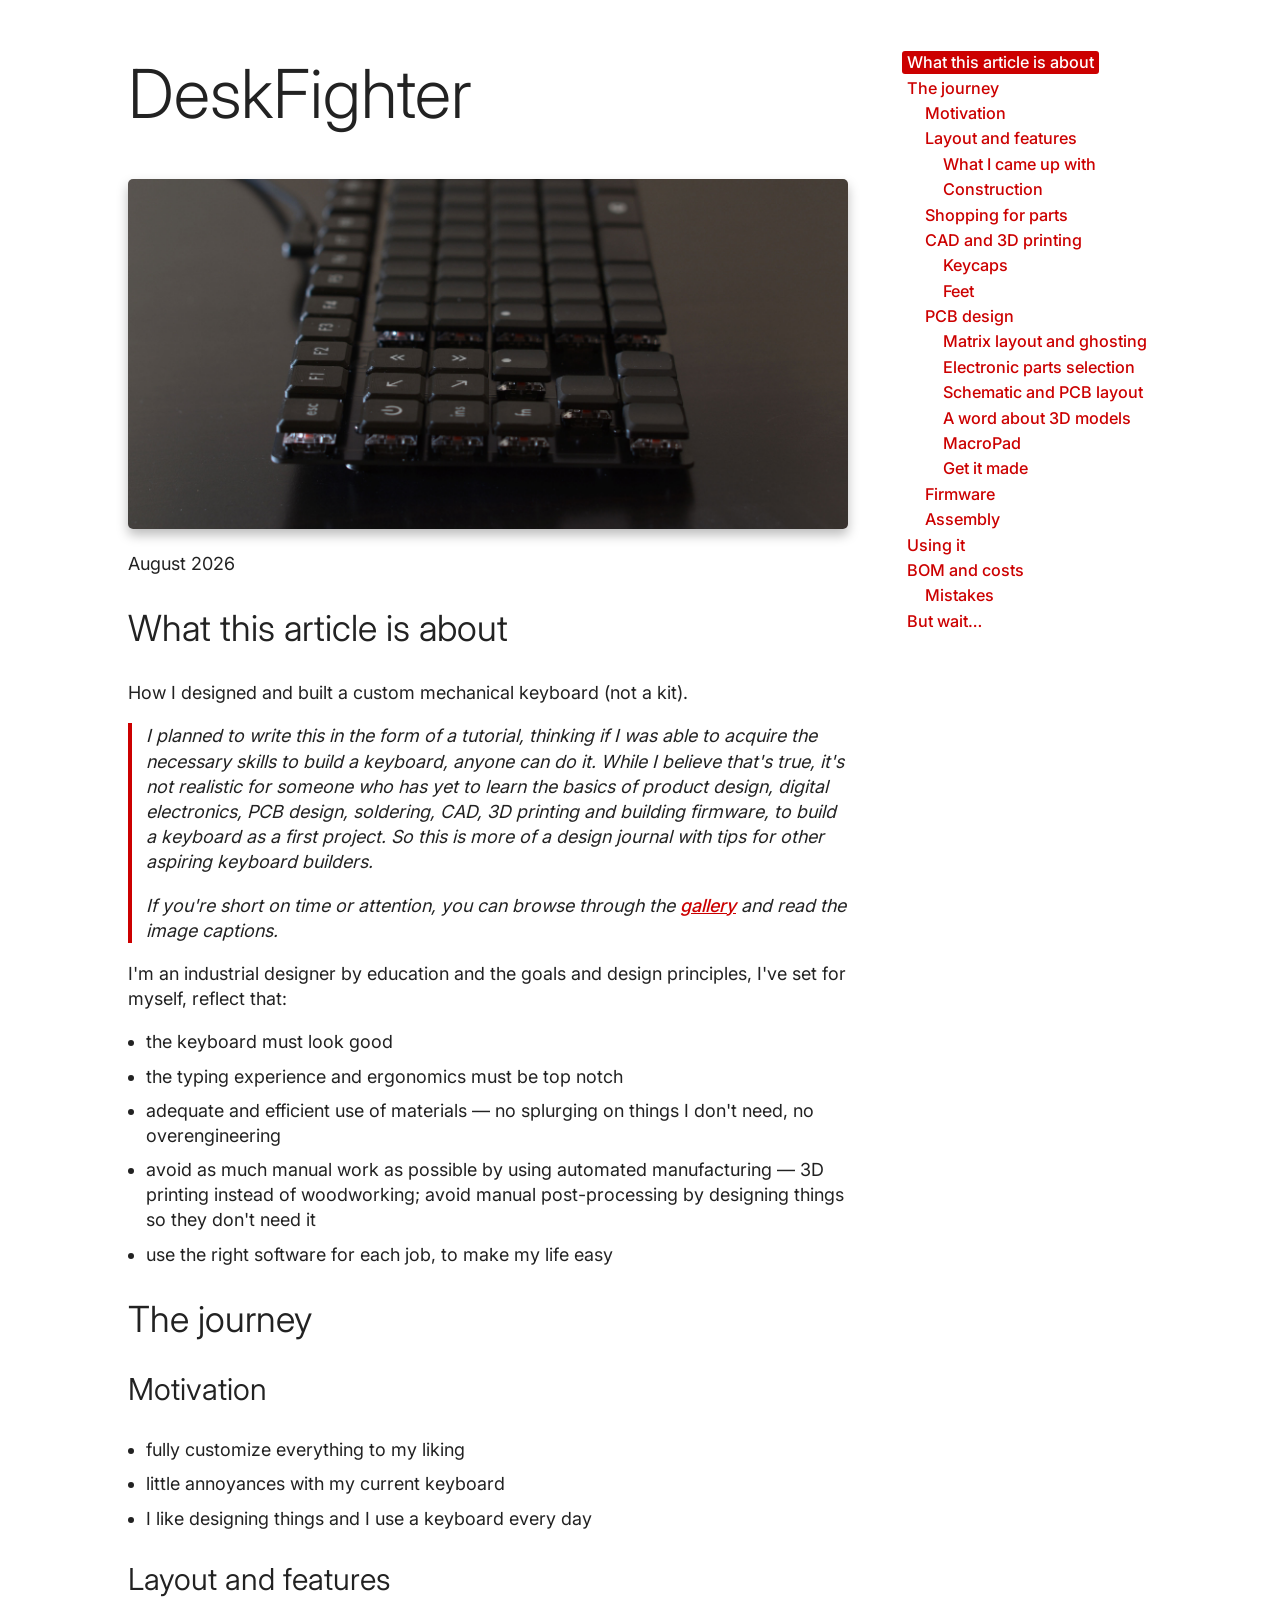
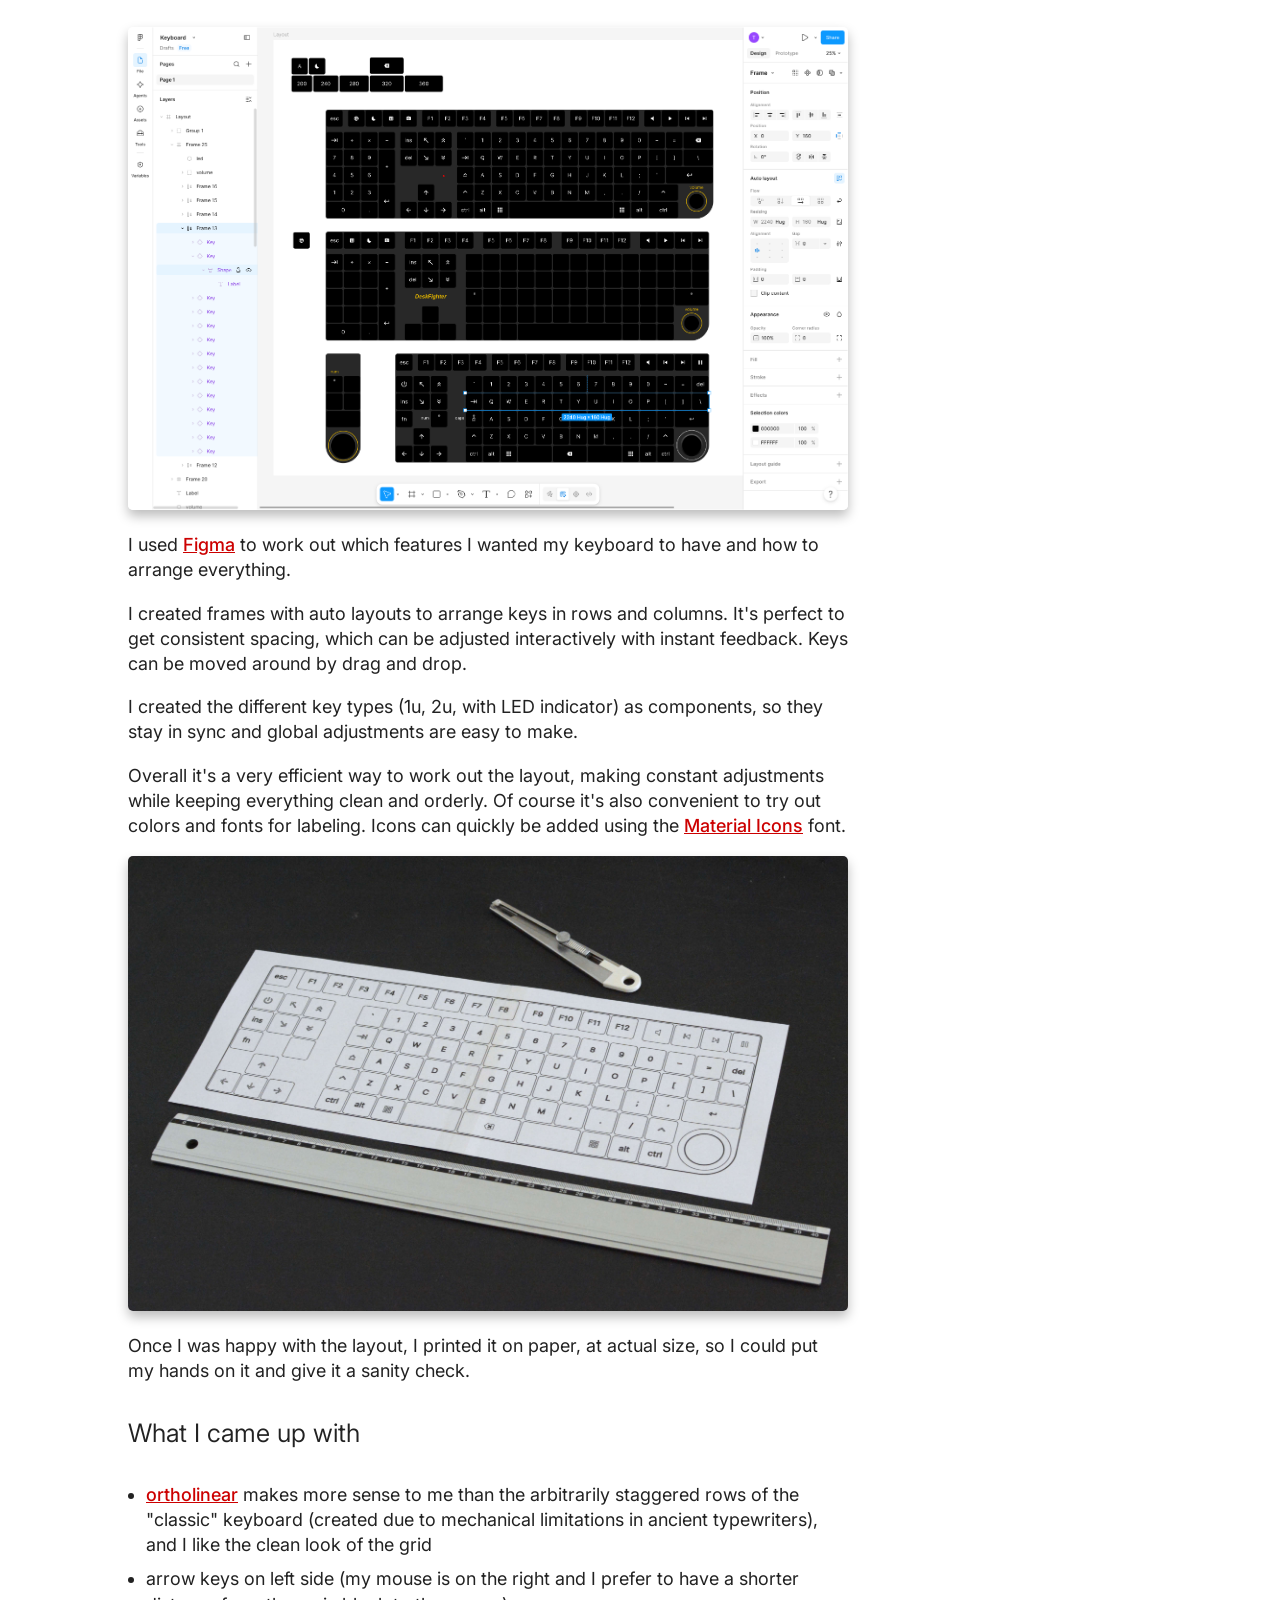
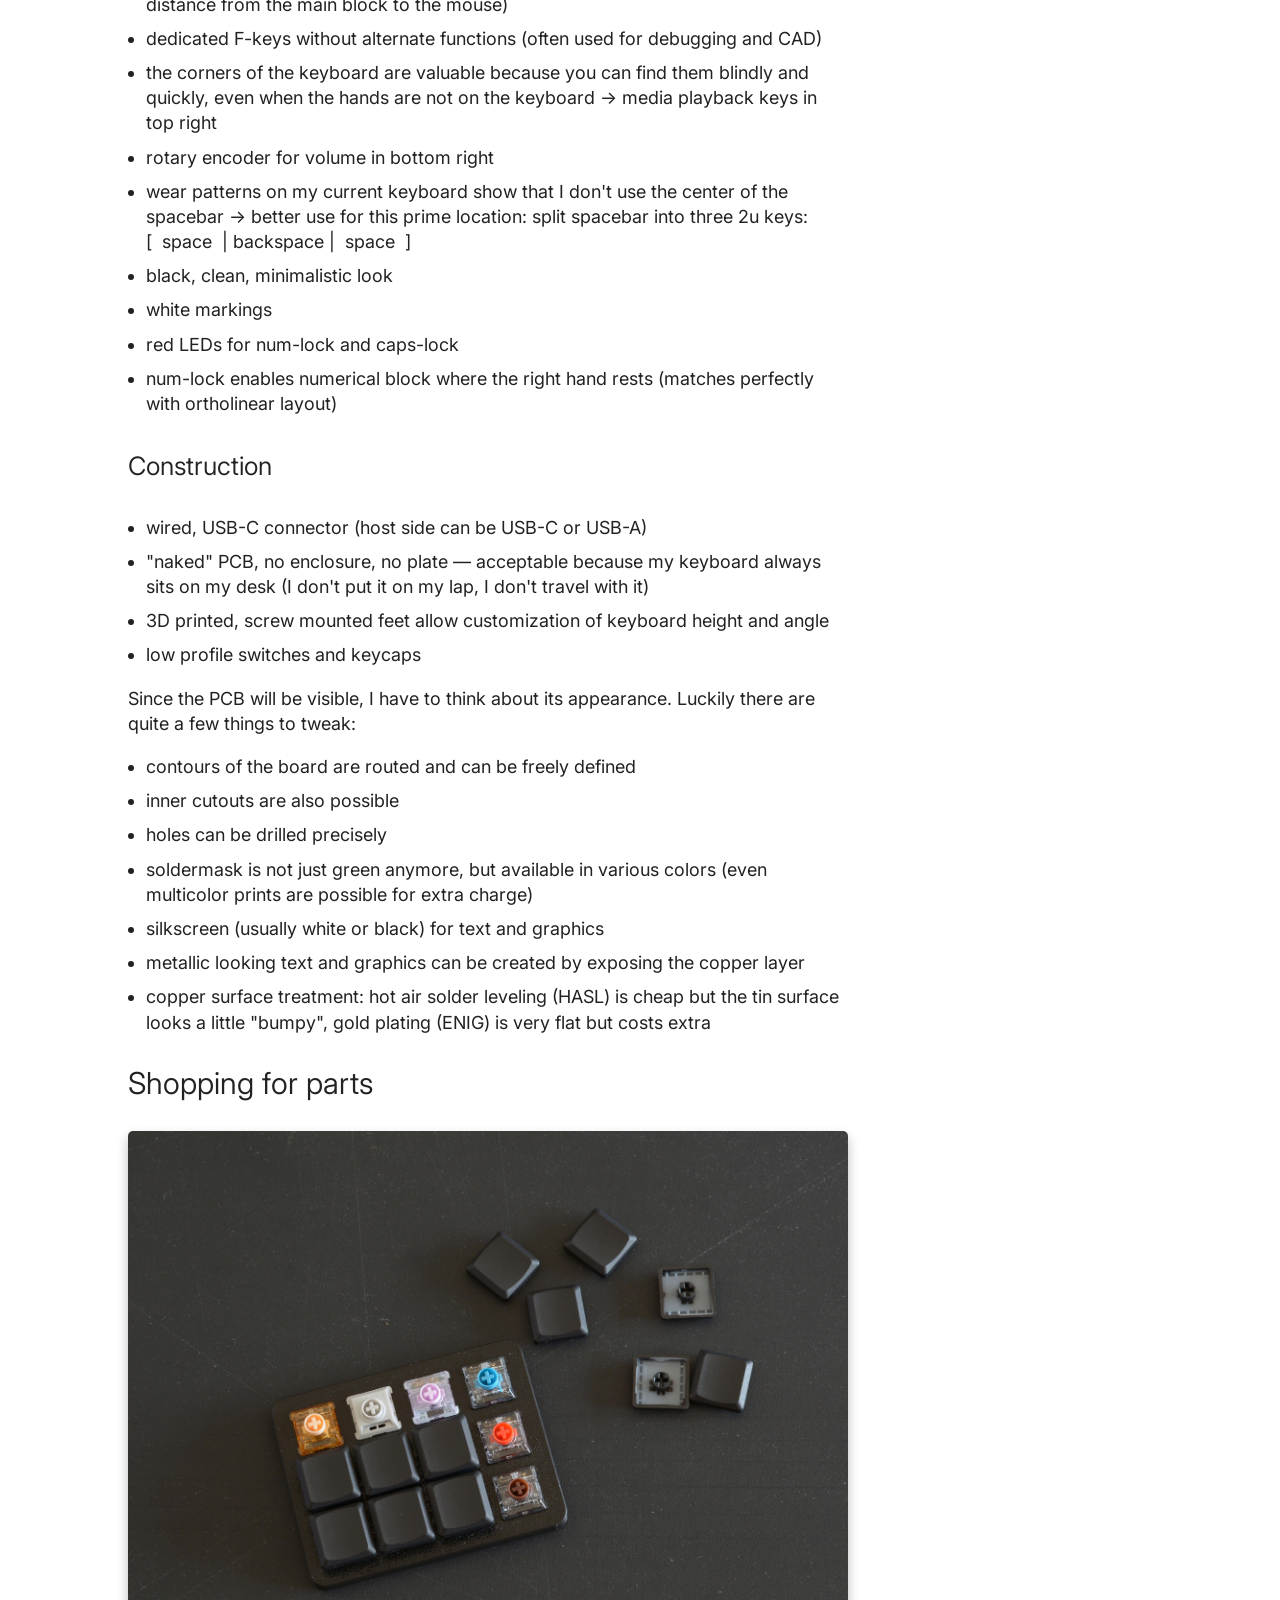
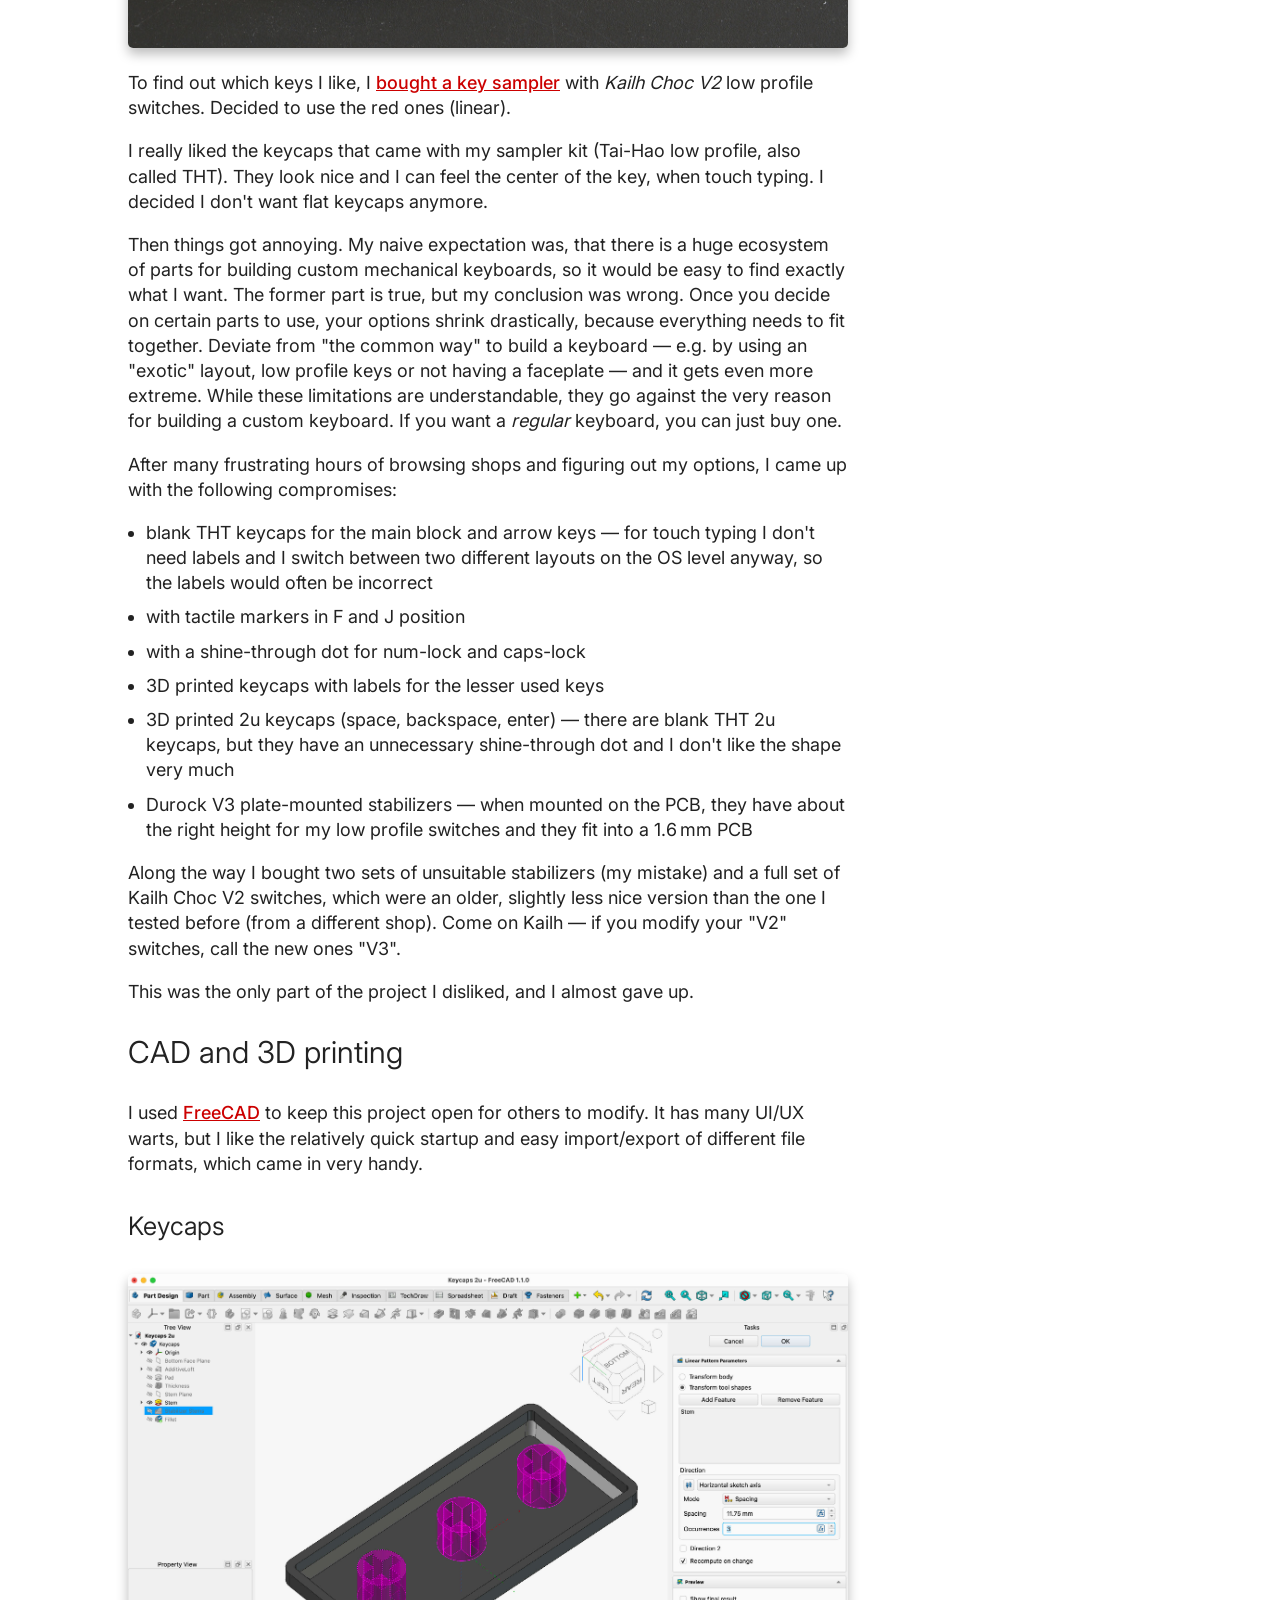
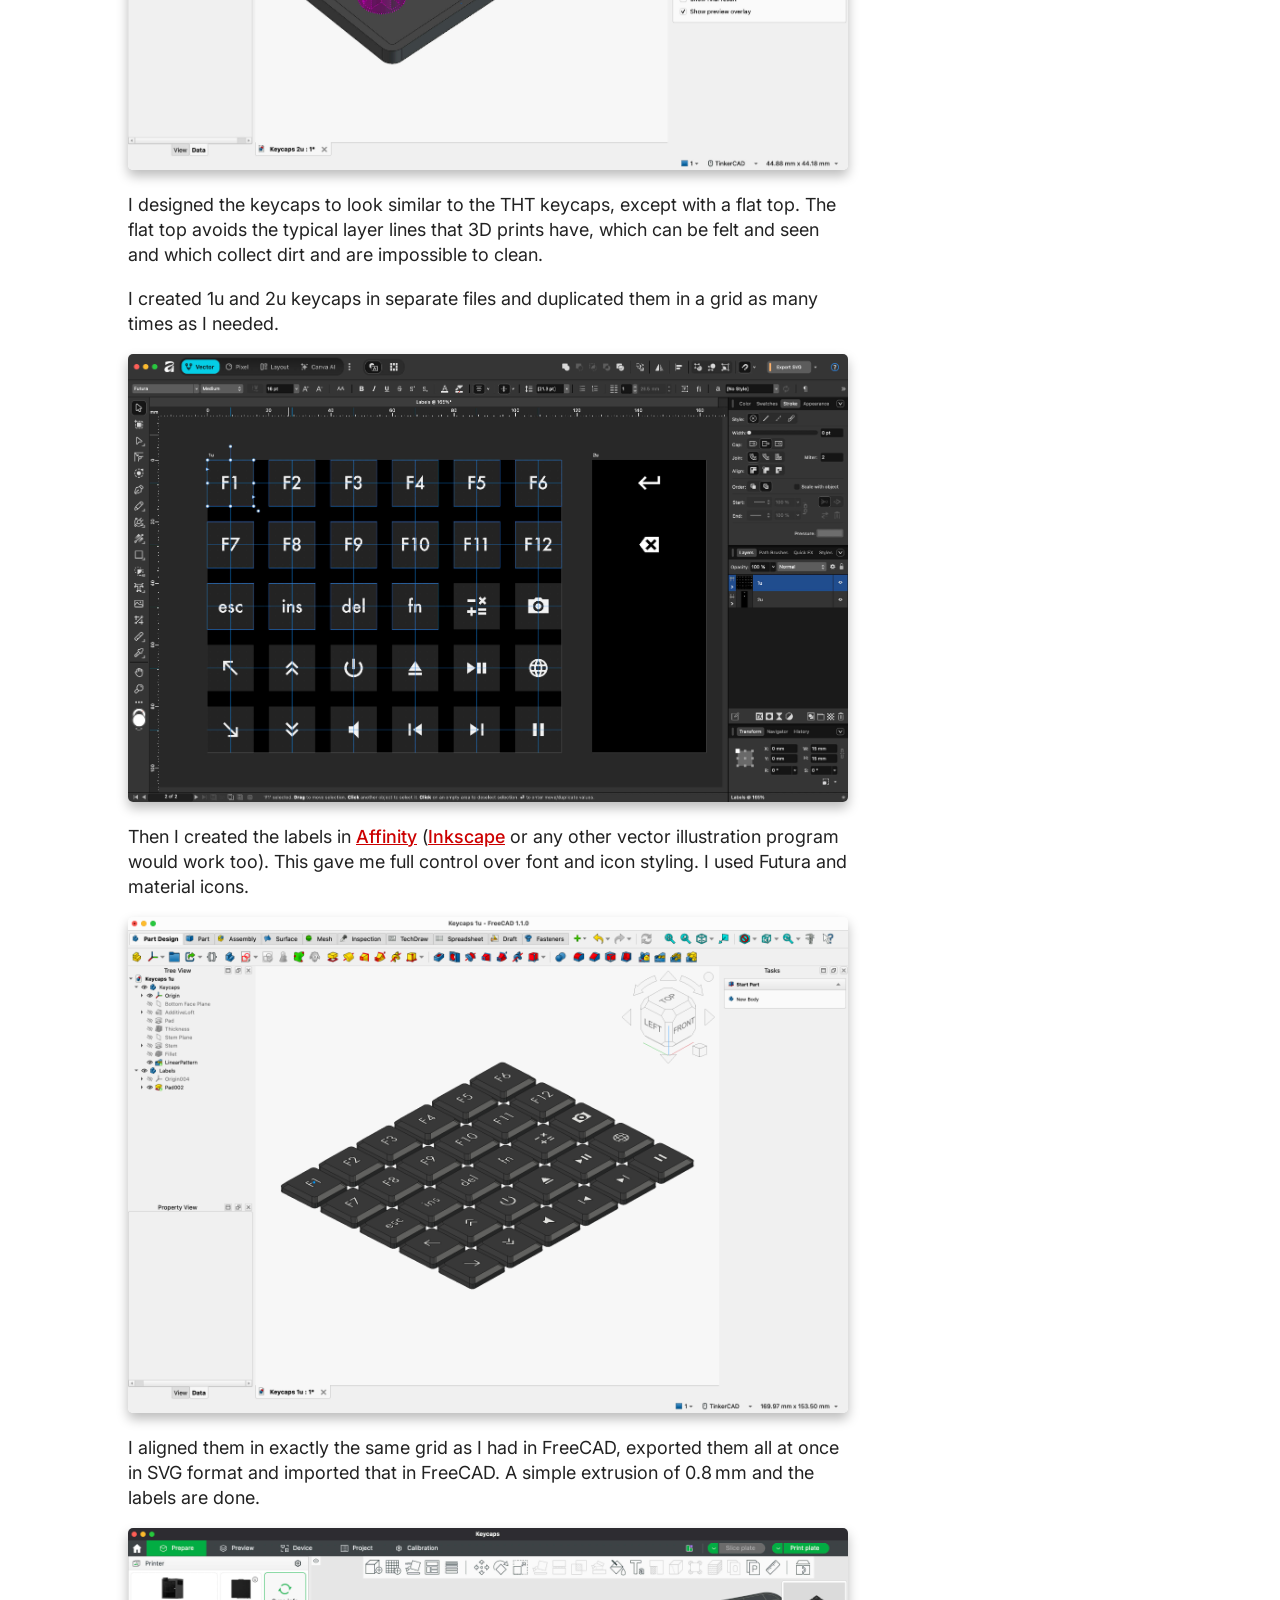
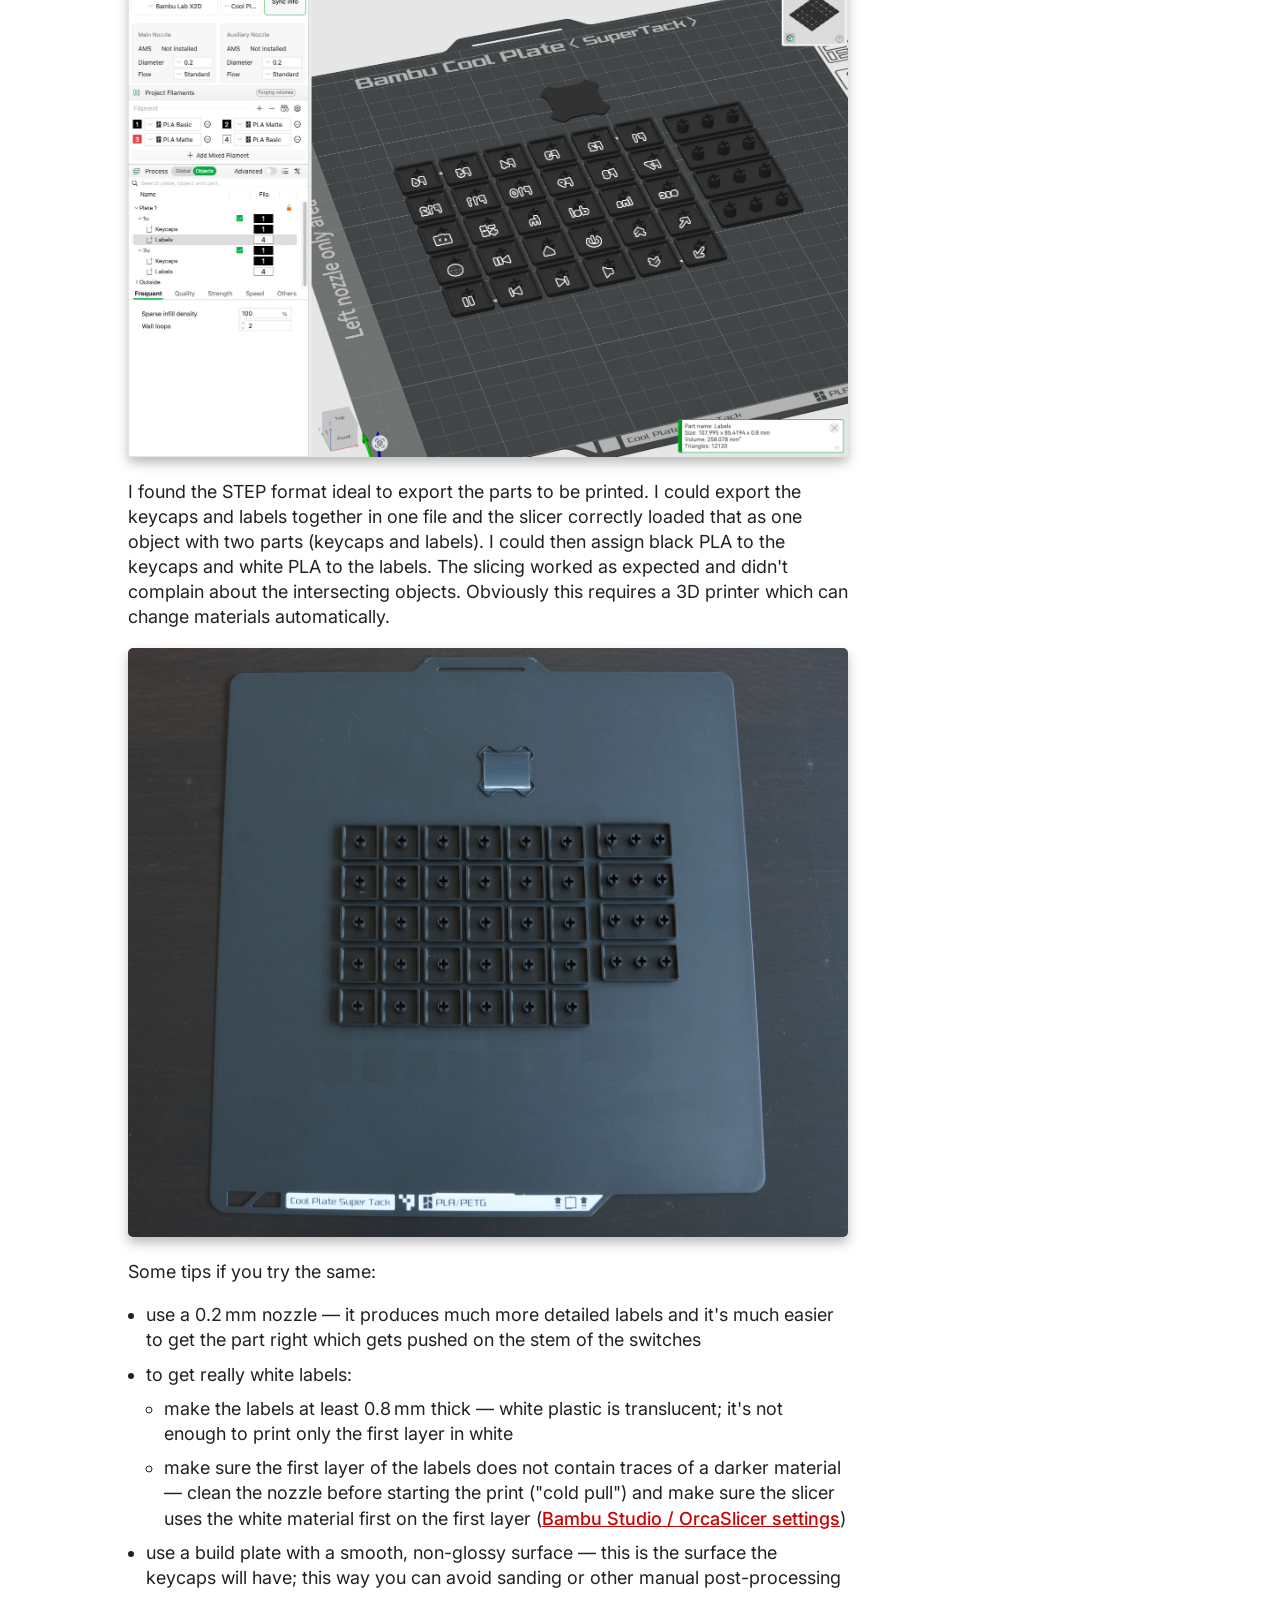
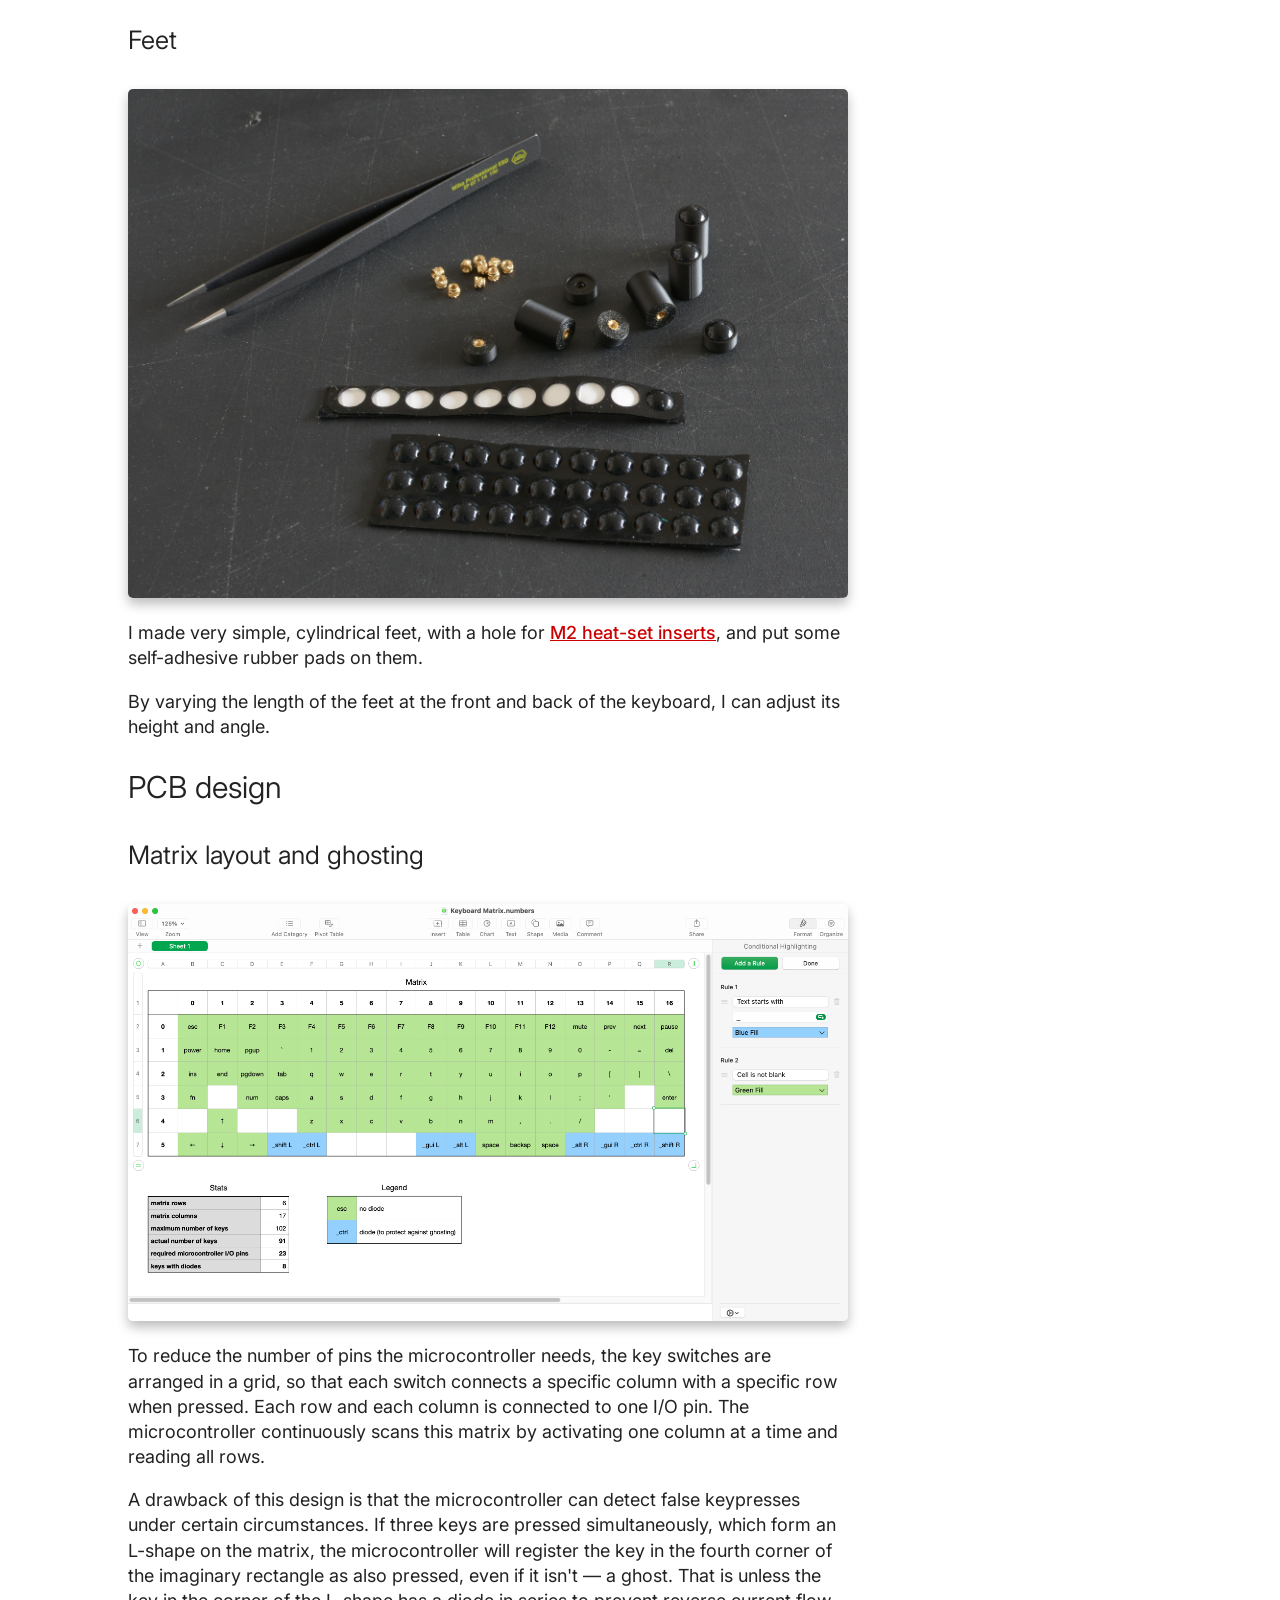
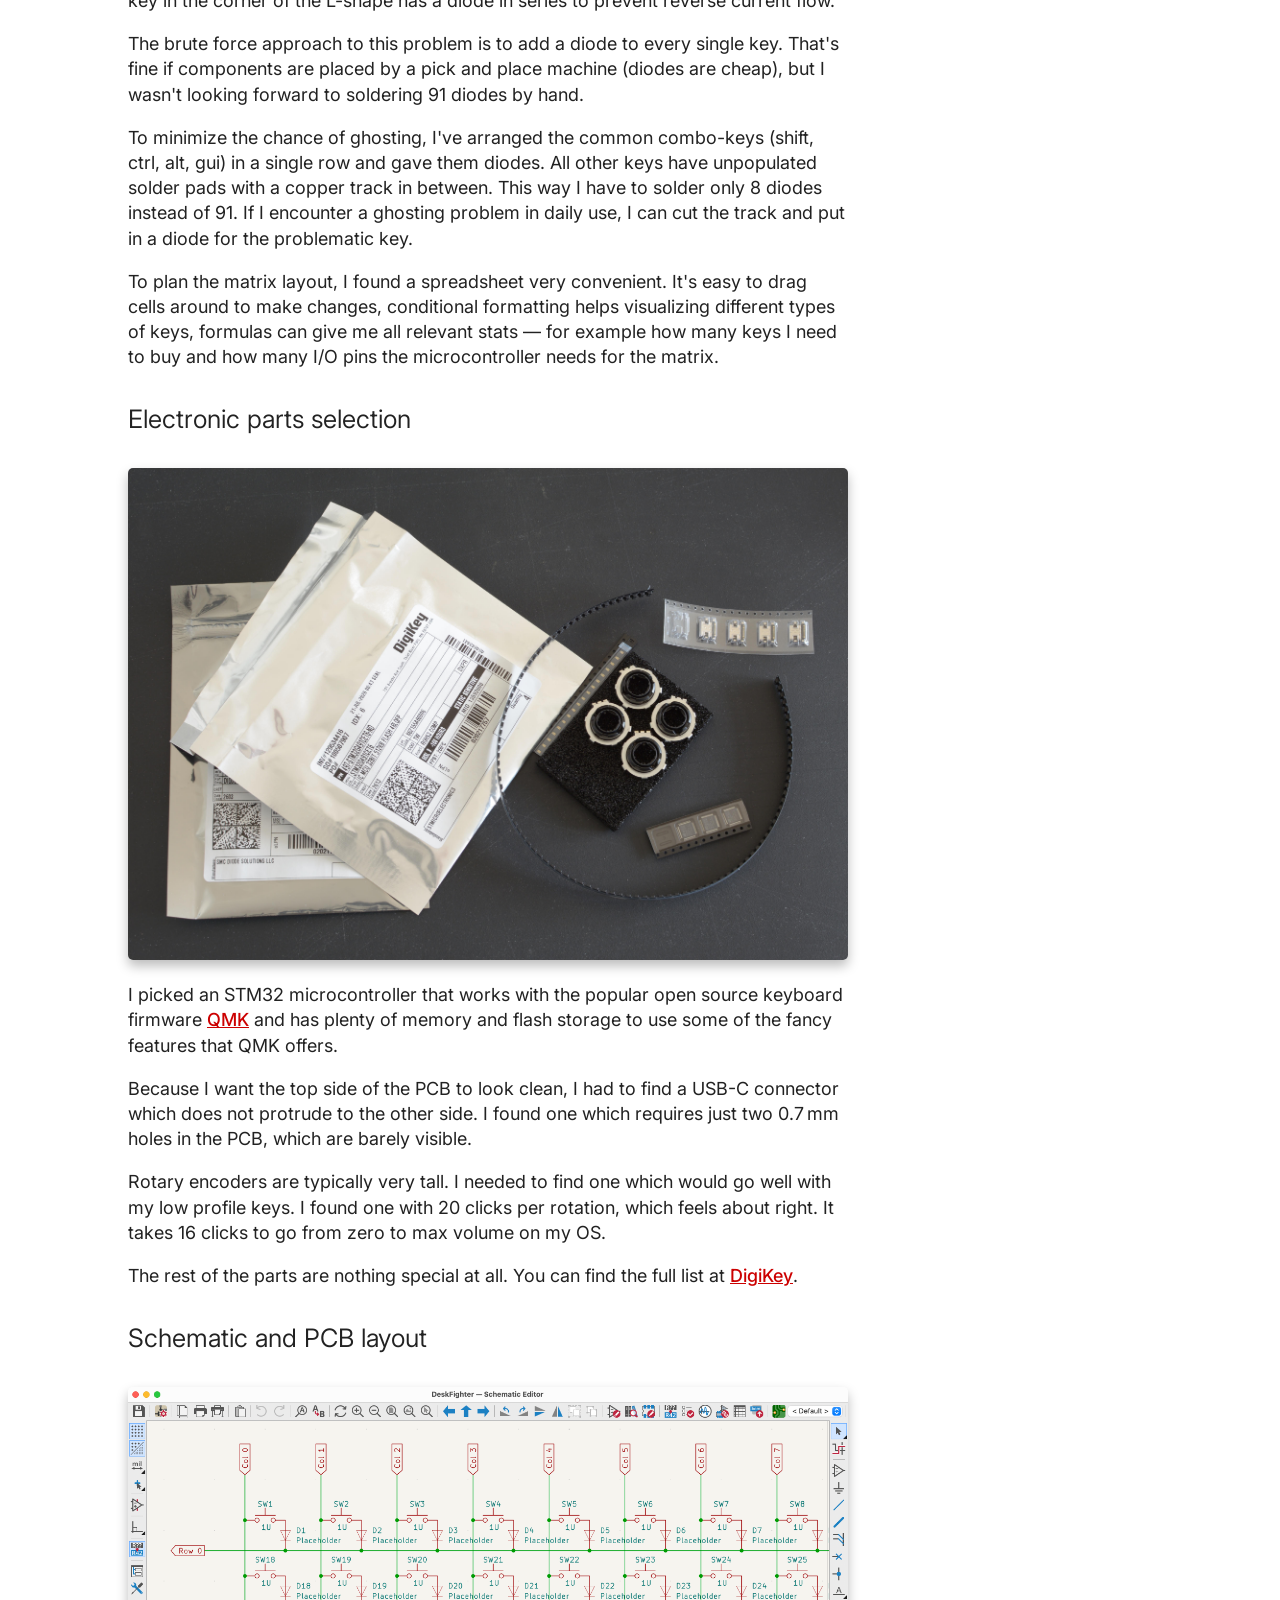
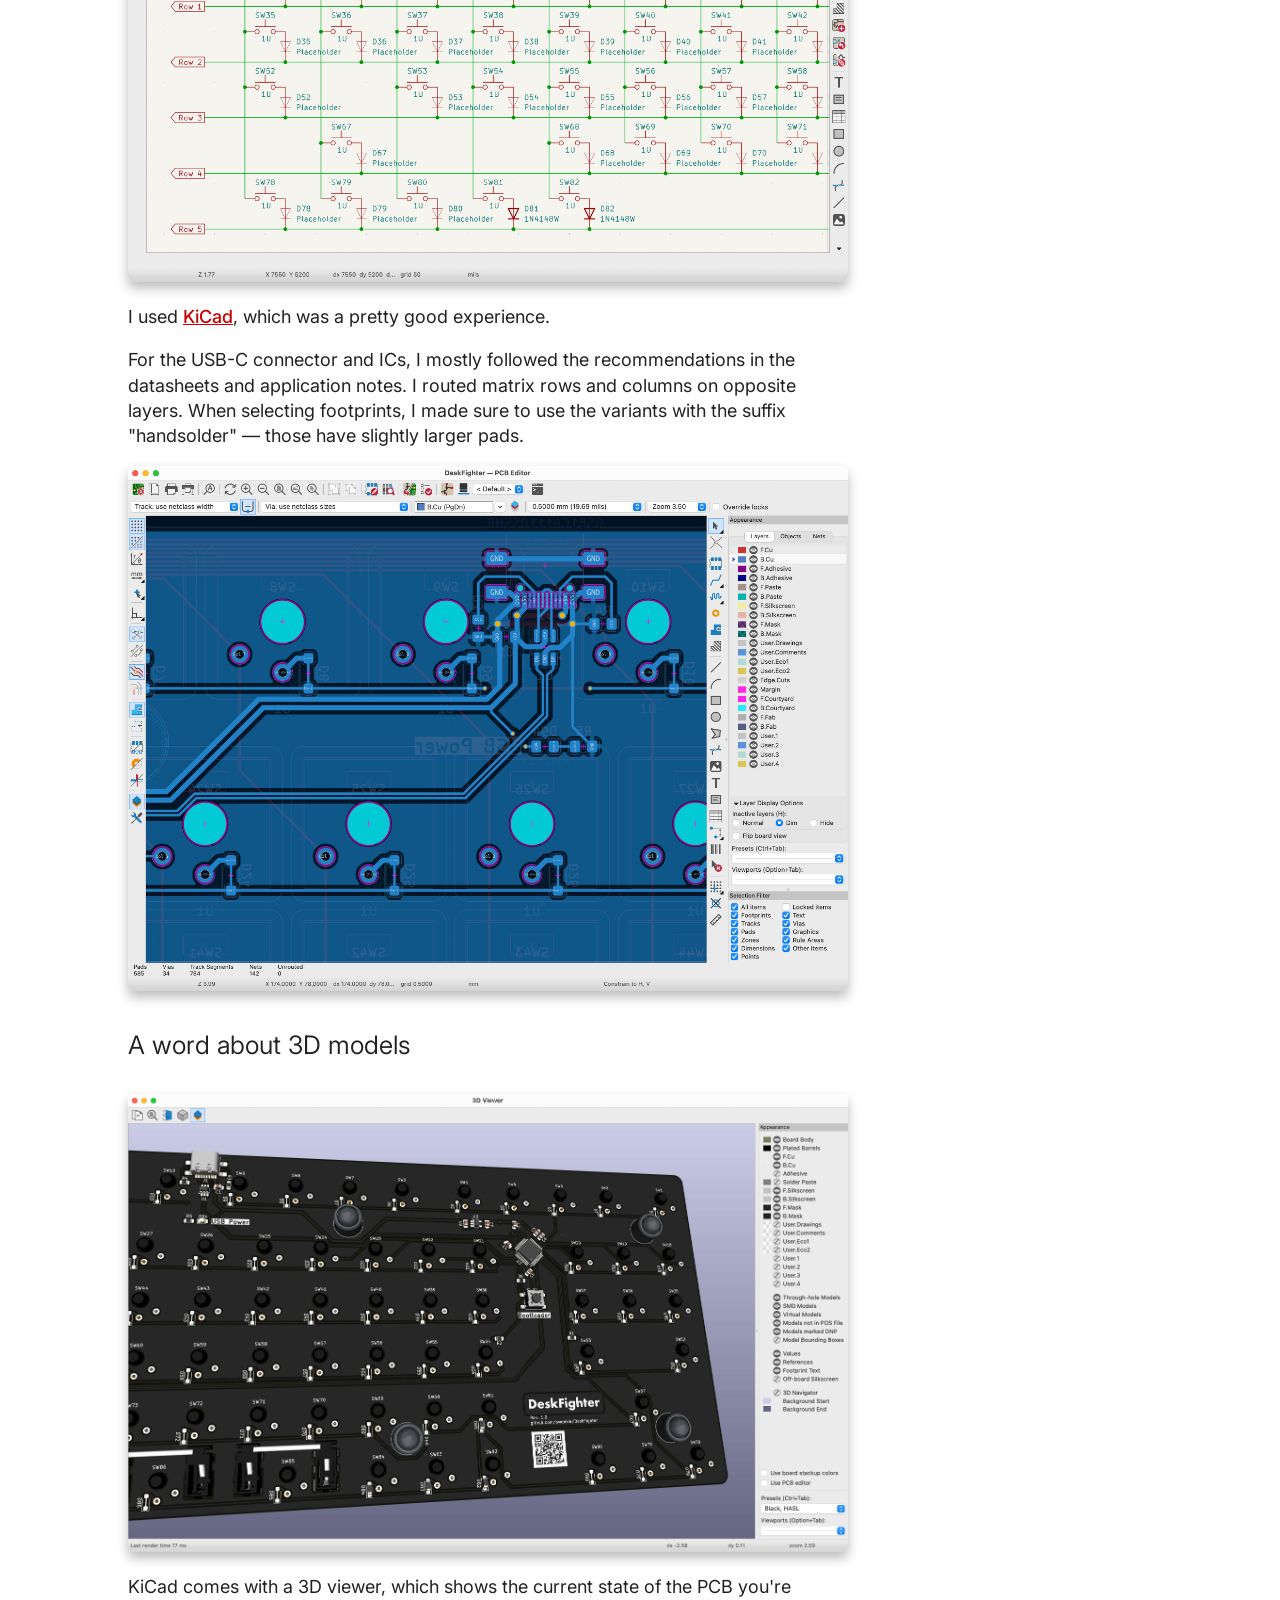
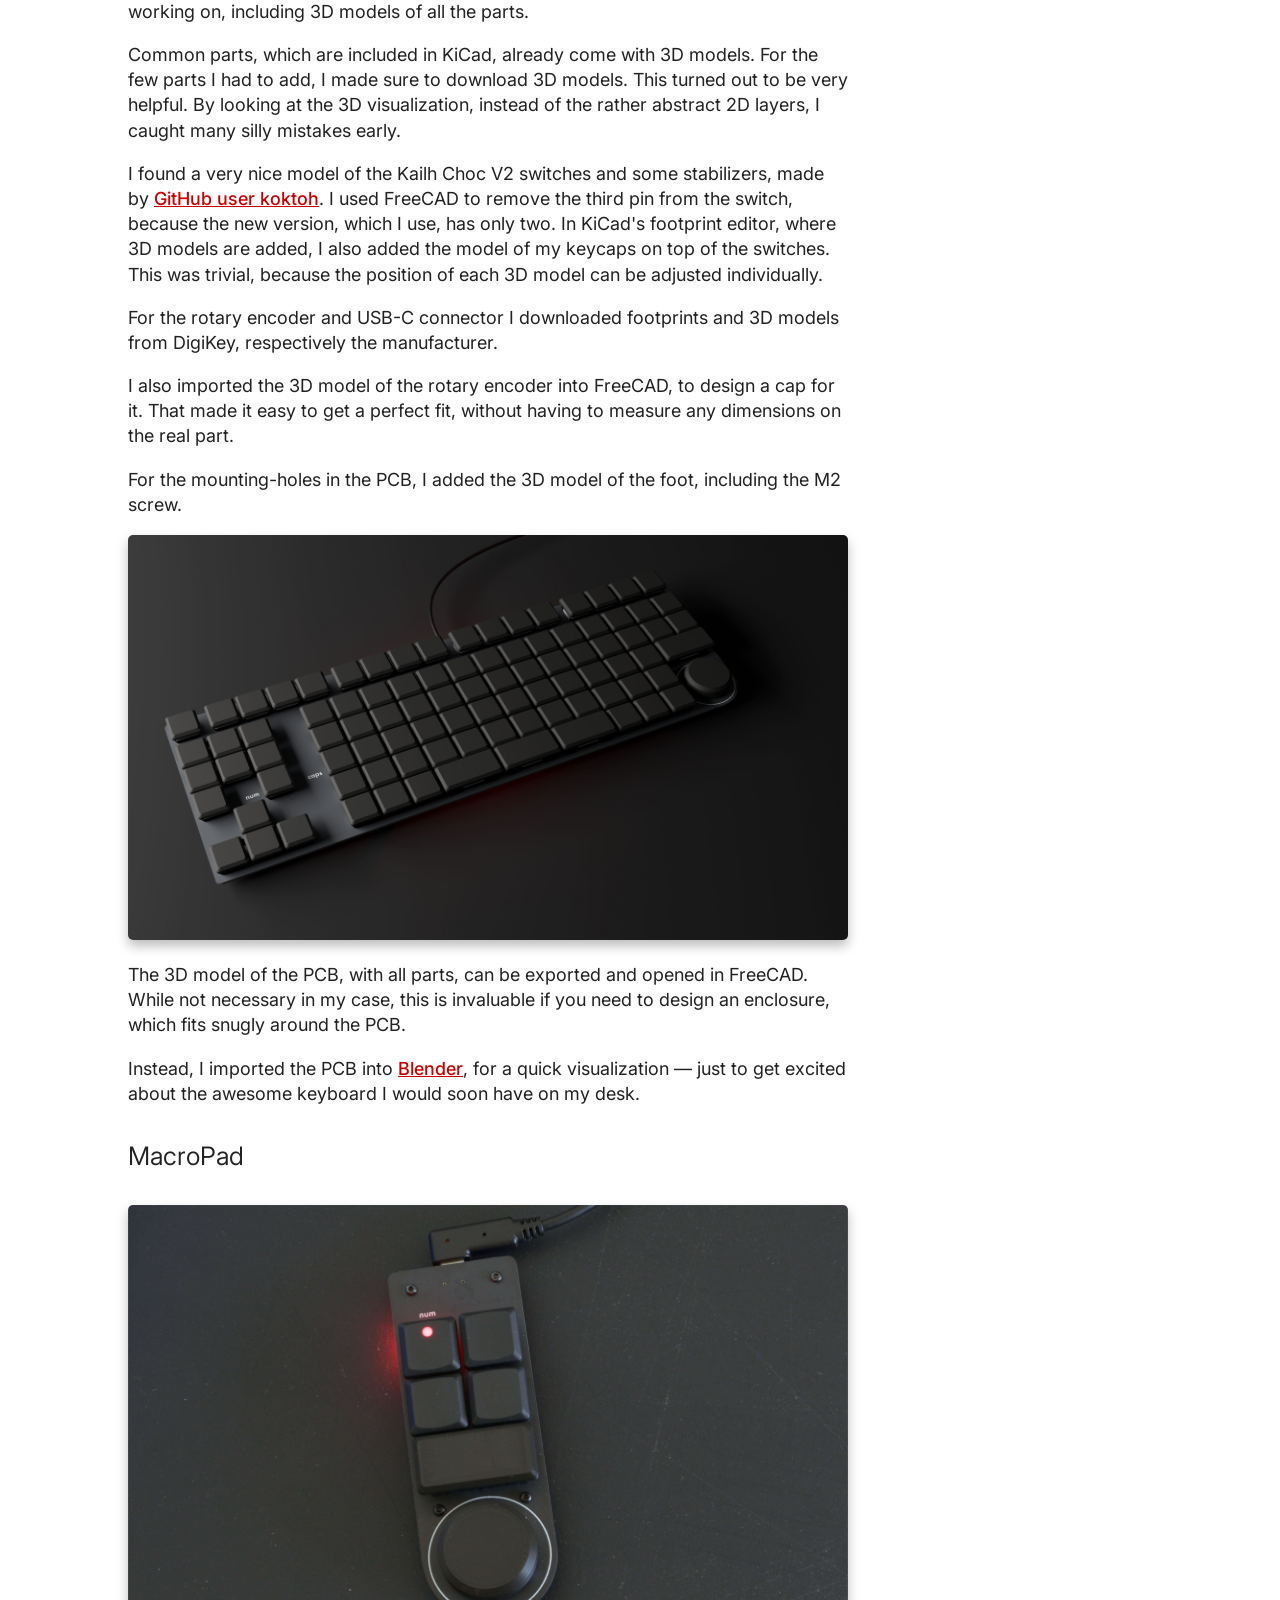
==== commit 9e1ad843: "Add root index page" ====
--- a/DeskFighter/index.html
+++ b/DeskFighter/index.html
@@ -5,7 +5,9 @@
 	<meta charset="UTF-8">
 	<meta name="viewport" content="width=device-width, initial-scale=1.0">
 	<title>DeskFighter Keyboard</title>
+	<meta name="color-scheme" content="light dark" />
 	<link href="/style/style.css" rel="stylesheet" media="all">
+	<link href="style/style.css" rel="stylesheet" media="all">
 </head>
 
 <body>
@@ -55,7 +57,7 @@
 	<main>
 		<h1>DeskFighter</h1>
 		<a href="images/teaser.jpg">
-			<img src="images/teaser.jpg" alt="photo of keyboard with low depth of field" loading="lazy" width="3000" height="1458">
+			<img src="images/teaser.jpg" alt="low-key photo of keyboard with narrow depth of field" loading="lazy" width="3000" height="1458">
 		</a>
 		<p>August 2026</p>
 
@@ -78,248 +80,248 @@
 
 		<section id="journey">
 			<h2>The journey</h2>
-
-			<section id="motivation">
-				<h3>Motivation</h3>
-				<ul>
-					<li>fully customize everything to my liking</li>
-					<li>little annoyances with my current keyboard</li>
-					<li>I like designing things and I use a keyboard every day</li>
-				</ul>
-			</section>
-
-			<section id="features">
-				<h3>Layout and features</h3>
-				<a href="images/Figma layout.png">
-					<img src="images/Figma layout.png" alt="screenshot of the keyboard layout in Figma" loading="lazy" width="3306" height="2218">
-				</a>
-				<p>I used <a href="https://www.figma.com/design/" target="_blank">Figma</a> to work out which features I wanted my keyboard to have and how to arrange everything.</p>
-				<p>I created frames with auto layouts to arrange keys in rows and columns. It's perfect to get consistent spacing, which can be adjusted interactively with instant feedback. Keys can be moved around by drag and drop.</p>
-				<p>I created the different key types (1u, 2u, with LED indicator) as components, so they stay in sync and global adjustments are easy to make.</p>
-				<p>Overall it's a very efficient way to work out the layout, making constant adjustments while keeping everything clean and orderly. Of course it's also convenient to try out colors and fonts for labeling. Icons can quickly be added using the <a href="https://fonts.google.com/icons" target="_blank">Material Icons</a> font.</p>
-				<a href="images/paper prototype.jpg">
-					<img src="images/paper prototype.jpg" alt="photo of keyboard layout paper printout" loading="lazy" width="3000" height="1895">
-				</a>
-				<p>Once I was happy with the layout, I printed it on paper, at actual size, so I could put my hands on it and give it a sanity check.</p>
-
-				<section id="design-decisions">
-					<h4>What I came up with</h4>
+		</section>
+
+		<section id="motivation">
+			<h3>Motivation</h3>
+			<ul>
+				<li>fully customize everything to my liking</li>
+				<li>little annoyances with my current keyboard</li>
+				<li>I like designing things and I use a keyboard every day</li>
+			</ul>
+		</section>
+
+		<section id="features">
+			<h3>Layout and features</h3>
+			<a href="images/Figma layout.png">
+				<img src="images/Figma layout.png" alt="screenshot of the keyboard layout in Figma" loading="lazy" width="3306" height="2218">
+			</a>
+			<p>I used <a href="https://www.figma.com/design/" target="_blank">Figma</a> to work out which features I wanted my keyboard to have and how to arrange everything.</p>
+			<p>I created frames with auto layouts to arrange keys in rows and columns. It's perfect to get consistent spacing, which can be adjusted interactively with instant feedback. Keys can be moved around by drag and drop.</p>
+			<p>I created the different key types (1u, 2u, with LED indicator) as components, so they stay in sync and global adjustments are easy to make.</p>
+			<p>Overall it's a very efficient way to work out the layout, making constant adjustments while keeping everything clean and orderly. Of course it's also convenient to try out colors and fonts for labeling. Icons can quickly be added using the <a href="https://fonts.google.com/icons" target="_blank">Material Icons</a> font.</p>
+			<a href="images/paper prototype.jpg">
+				<img src="images/paper prototype.jpg" alt="photo of keyboard layout paper printout" loading="lazy" width="3000" height="1895">
+			</a>
+			<p>Once I was happy with the layout, I printed it on paper, at actual size, so I could put my hands on it and give it a sanity check.</p>
+		</section>
+
+		<section id="design-decisions">
+			<h4>What I came up with</h4>
+			<ul>
+				<li><a href="https://en.wiktionary.org/wiki/ortholinear" target="_blank">ortholinear</a> makes more sense to me than the arbitrarily staggered rows of the "classic" keyboard (created due to mechanical limitations in ancient typewriters), and I like the clean look of the grid</li>
+				<li>arrow keys on left side (my mouse is on the right and I prefer to have a shorter distance from the main block to the mouse)</li>
+				<li>dedicated F-keys without alternate functions (often used for debugging and CAD)</li>
+				<li>the corners of the keyboard are valuable because you can find them blindly and quickly, even when the hands are not on the keyboard → media playback keys in top right</li>
+				<li>rotary encoder for volume in bottom right</li>
+				<li>wear patterns on my current keyboard show that I don't use the center of the spacebar → better use for this prime location: split spacebar into three 2u keys:<br>
+				[  space  | backspace |  space  ]
+				</li>
+				<li>black, clean, minimalistic look</li>
+				<li>white markings</li>
+				<li>red LEDs for num-lock and caps-lock</li>
+				<li>num-lock enables numerical block where the right hand rests (matches perfectly with ortholinear layout)</li>
+			</ul>
+		</section>
+
+		<section id="construction">
+			<h4>Construction</h4>
+			<ul>
+				<li>wired, USB-C connector (host side can be USB-C or USB-A)</li>
+				<li>"naked" PCB, no enclosure, no plate — acceptable because my keyboard always sits on my desk (I don't put it on my lap, I don't travel with it)</li>
+				<li>3D printed, screw mounted feet allow customization of keyboard height and angle</li>
+				<li>low profile switches and keycaps</li>
+			</ul>
+			<p>Since the PCB will be visible, I have to think about its appearance. Luckily there are quite a few things to tweak:</p>
+			<ul>
+				<li>contours of the board are routed and can be freely defined</li>
+				<li>inner cutouts are also possible</li>
+				<li>holes can be drilled precisely</li>
+				<li>soldermask is not just green anymore, but available in various colors (even multicolor prints are possible for extra charge)</li>
+				<li>silkscreen (usually white or black) for text and graphics</li>
+				<li>metallic looking text and graphics can be created by exposing the copper layer</li>
+				<li>copper surface treatment: hot air solder leveling (HASL) is cheap but the tin surface looks a little "bumpy", gold plating (ENIG) is very flat but costs extra</li>
+			</ul>
+		</section>
+
+		<section id="shopping">
+			<h3>Shopping for parts</h3>
+			<a href="images/key samples.jpg">
+				<img src="images/key samples.jpg" alt="photo of key sampler" loading="lazy" width="3000" height="2154">
+			</a>
+			<p>To find out which keys I like, I <a href="https://www.keebart.com/products/switch-tester-v2" target="_blank">bought a key sampler</a> with <em>Kailh Choc V2</em> low profile switches. Decided to use the red ones (linear).</p>
+			<p>I really liked the keycaps that came with my sampler kit (Tai-Hao low profile, also called THT). They look nice and I can feel the center of the key, when touch typing. I decided I don't want flat keycaps anymore.</p>
+			<p>Then things got annoying. My naive expectation was, that there is a huge ecosystem of parts for building custom mechanical keyboards, so it would be easy to find exactly what I want. The former part is true, but my conclusion was wrong. Once you decide on certain parts to use, your options shrink drastically, because everything needs to fit together. Deviate from "the common way" to build a keyboard — e.g. by using an "exotic" layout, low profile keys or not having a faceplate — and it gets even more extreme. While these limitations are understandable, they go against the very reason for building a custom keyboard. If you want a <em>regular</em> keyboard, you can just buy one.</p>
+			<p>After many frustrating hours of browsing shops and figuring out my options, I came up with the following compromises:</p>
+			<ul>
+				<li>blank THT keycaps for the main block and arrow keys — for touch typing I don't need labels and I switch between two different layouts on the OS level anyway, so the labels would often be incorrect</li>
+				<li>with tactile markers in F and J position</li>
+				<li>with a shine-through dot for num-lock and caps-lock</li>
+				<li>3D printed keycaps with labels for the lesser used keys</li>
+				<li>3D printed 2u keycaps (space, backspace, enter) — there are blank THT 2u keycaps, but they have an unnecessary shine-through dot and I don't like the shape very much</li>
+				<li>Durock V3 plate-mounted stabilizers — when mounted on the PCB, they have about the right height for my low profile switches and they fit into a 1.6 mm PCB</li>
+			</ul>
+			<p>Along the way I bought two sets of unsuitable stabilizers (my mistake) and a full set of Kailh Choc V2 switches, which were an older, slightly less nice version than the one I tested before (from a different shop). Come on Kailh — if you modify your "V2" switches, call the new ones "V3".</p>
+			<p>This was the only part of the project I disliked, and I almost gave up.</p>
+		</section>
+
+		<section id="3D">
+			<h3>CAD and 3D printing</h3>
+			<p>I used <a href="https://www.freecad.org/" target="_blank">FreeCAD</a> to keep this project open for others to modify. It has many UI/UX warts, but I like the relatively quick startup and easy import/export of different file formats, which came in very handy.</p>
+		</section>
+
+		<section id="keycaps">
+			<h4>Keycaps</h4>
+			<a href="images/FreeCAD 2u keycap.jpg">
+				<img src="images/FreeCAD 2u keycap.jpg" alt="screenshot of 2u keycap in FreeCAD" loading="lazy" width="3106" height="2138">
+			</a>
+			<p>I designed the keycaps to look similar to the THT keycaps, except with a flat top. The flat top avoids the typical layer lines that 3D prints have, which can be felt and seen and which collect dirt and are impossible to clean.</p>
+			<p>I created 1u and 2u keycaps in separate files and duplicated them in a grid as many times as I needed.</p>
+			<a href="images/label design.jpg">
+				<img src="images/label design.jpg" alt="screenshot of key labels in Affinity" loading="lazy" width="3182" height="1978">
+			</a>
+			<p>Then I created the labels in <a href="https://www.affinity.studio/" target="_blank">Affinity</a> (<a href="https://inkscape.org/" target="_blank">Inkscape</a> or any other vector illustration program would work too). This gave me full control over font and icon styling. I used Futura and material icons.</p>
+			<a href="images/FreeCAD 1u keycaps.png">
+				<img src="images/FreeCAD 1u keycaps.png" alt="screenshot of 1u keycaps with labels in FreeCAD" loading="lazy" width="3108" height="2140">
+			</a>
+			<p>I aligned them in exactly the same grid as I had in FreeCAD, exported them all at once in SVG format and imported that in FreeCAD. A simple extrusion of 0.8 mm and the labels are done.</p>
+			<a href="images/Bambu Studio keycaps.jpg">
+				<img src="images/Bambu Studio keycaps.jpg" alt="screenshot of keycaps in Bambu Studio" loading="lazy" width="3264" height="2394">
+			</a>
+			<p>I found the STEP format ideal to export the parts to be printed. I could export the keycaps and labels together in one file and the slicer correctly loaded that as one object with two parts (keycaps and labels). I could then assign black PLA to the keycaps and white PLA to the labels. The slicing worked as expected and didn't complain about the intersecting objects. Obviously this requires a 3D printer which can change materials automatically.</p>
+			<a href="images/printed keycaps.jpg">
+				<img src="images/printed keycaps.jpg" alt="photo of 3D printed keycaps, still on build plate" loading="lazy" width="3000" height="2456">
+			</a>
+			<p>Some tips if you try the same:</p>
+			<ul>
+				<li>use a 0.2 mm nozzle — it produces much more detailed labels and it's much easier to get the part right which gets pushed on the stem of the switches</li>
+				<li>to get really white labels:
 					<ul>
-						<li><a href="https://en.wiktionary.org/wiki/ortholinear" target="_blank">ortholinear</a> makes more sense to me than the arbitrarily staggered rows of the "classic" keyboard (created due to mechanical limitations in ancient typewriters), and I like the clean look of the grid</li>
-						<li>arrow keys on left side (my mouse is on the right and I prefer to have a shorter distance from the main block to the mouse)</li>
-						<li>dedicated F-keys without alternate functions (often used for debugging and CAD)</li>
-						<li>the corners of the keyboard are valuable because you can find them blindly and quickly, even when the hands are not on the keyboard → media playback keys in top right</li>
-						<li>rotary encoder for volume in bottom right</li>
-						<li>wear patterns on my current keyboard show that I don't use the center of the spacebar → better use for this prime location: split spacebar into three 2u keys:<br>
-						[  space  | backspace |  space  ]
-						</li>
-						<li>black, clean, minimalistic look</li>
-						<li>white markings</li>
-						<li>red LEDs for num-lock and caps-lock</li>
-						<li>num-lock enables numerical block where the right hand rests (matches perfectly with ortholinear layout)</li>
+						<li>make the labels at least 0.8 mm thick — white plastic is translucent; it's not enough to print only the first layer in white</li>
+						<li>make sure the first layer of the labels does not contain traces of a darker material — clean the nozzle before starting the print ("cold pull") and make sure the slicer uses the white material first on the first layer (<a href="https://wiki.bambulab.com/en/software/bambu-studio/parameter/filament-sequence-for-different-layers#operation-procedure" target="_blank">Bambu Studio / OrcaSlicer settings</a>)</li>
 					</ul>
-				</section>
-
-				<section id="construction">
-					<h4>Construction</h4>
-					<ul>
-						<li>wired, USB-C connector (host side can be USB-C or USB-A)</li>
-						<li>"naked" PCB, no enclosure, no plate — acceptable because my keyboard always sits on my desk (I don't put it on my lap, I don't travel with it)</li>
-						<li>3D printed, screw mounted feet allow customization of keyboard height and angle</li>
-						<li>low profile switches and keycaps</li>
-					</ul>
-					<p>Since the PCB will be visible, I have to think about its appearance. Luckily there are quite a few things to tweak:</p>
-					<ul>
-						<li>contours of the board are routed and can be freely defined</li>
-						<li>inner cutouts are also possible</li>
-						<li>holes can be drilled precisely</li>
-						<li>soldermask is not just green anymore, but available in various colors (even multicolor prints are possible for extra charge)</li>
-						<li>silkscreen (usually white or black) for text and graphics</li>
-						<li>metallic looking text and graphics can be created by exposing the copper layer</li>
-						<li>copper surface treatment: hot air solder leveling (HASL) is cheap but the tin surface looks a little "bumpy", gold plating (ENIG) is very flat but costs extra</li>
-					</ul>
-				</section>
-			</section>
-
-			<section id="shopping">
-				<h3>Shopping for parts</h3>
-				<a href="images/key samples.jpg">
-					<img src="images/key samples.jpg" alt="photo of key sampler" loading="lazy" width="3000" height="2154">
-				</a>
-				<p>To find out which keys I like, I <a href="https://www.keebart.com/products/switch-tester-v2" target="_blank">bought a key sampler</a> with <em>Kailh Choc V2</em> low profile switches. Decided to use the red ones (linear).</p>
-				<p>I really liked the keycaps that came with my sampler kit (Tai-Hao low profile, also called THT). They look nice and I can feel the center of the key, when touch typing. I decided I don't want flat keycaps anymore.</p>
-				<p>Then things got annoying. My naive expectation was, that there is a huge ecosystem of parts for building custom mechanical keyboards, so it would be easy to find exactly what I want. The former part is true, but my conclusion was wrong. Once you decide on certain parts to use, your options shrink drastically, because everything needs to fit together. Deviate from "the common way" to build a keyboard — e.g. by using an "exotic" layout, low profile keys or not having a faceplate — and it gets even more extreme. While these limitations are understandable, they go against the very reason for building a custom keyboard. If you want a <em>regular</em> keyboard, you can just buy one.</p>
-				<p>After many frustrating hours of browsing shops and figuring out my options, I came up with the following compromises:</p>
-				<ul>
-					<li>blank THT keycaps for the main block and arrow keys — for touch typing I don't need labels and I switch between two different layouts on the OS level anyway, so the labels would often be incorrect</li>
-					<li>with tactile markers in F and J position</li>
-					<li>with a shine-through dot for num-lock and caps-lock</li>
-					<li>3D printed keycaps with labels for the lesser used keys</li>
-					<li>3D printed 2u keycaps (space, backspace, enter) — there are blank THT 2u keycaps, but they have an unnecessary shine-through dot and I don't like the shape very much</li>
-					<li>Durock V3 plate-mounted stabilizers — when mounted on the PCB, they have about the right height for my low profile switches and they fit into a 1.6 mm PCB</li>
-				</ul>
-				<p>Along the way I bought two sets of unsuitable stabilizers (my mistake) and a full set of Kailh Choc V2 switches, which were an older, slightly less nice version than the one I tested before (from a different shop). Come on Kailh — if you modify your "V2" switches, call the new ones "V3".</p>
-				<p>This was the only part of the project I disliked, and I almost gave up.</p>
-			</section>
-
-			<section id="3D">
-				<h3>CAD and 3D printing</h3>
-				<p>I used <a href="https://www.freecad.org/" target="_blank">FreeCAD</a> to keep this project open for others to modify. It has many UI/UX warts, but I like the relatively quick startup and easy import/export of different file formats, which came in very handy.</p>
-
-				<section id="keycaps">
-					<h4>Keycaps</h4>
-					<a href="images/FreeCAD 2u keycap.jpg">
-						<img src="images/FreeCAD 2u keycap.jpg" alt="screenshot of 2u keycap in FreeCAD" loading="lazy" width="3106" height="2138">
-					</a>
-					<p>I designed the keycaps to look similar to the THT keycaps, except with a flat top. The flat top avoids the typical layer lines that 3D prints have, which can be felt and seen and which collect dirt and are impossible to clean.</p>
-					<p>I created 1u and 2u keycaps in separate files and duplicated them in a grid as many times as I needed.</p>
-					<a href="images/label design.jpg">
-						<img src="images/label design.jpg" alt="screenshot of key labels in Affinity" loading="lazy" width="3182" height="1978">
-					</a>
-					<p>Then I created the labels in <a href="https://www.affinity.studio/" target="_blank">Affinity</a> (<a href="https://inkscape.org/" target="_blank">Inkscape</a> or any other vector illustration program would work too). This gave me full control over font and icon styling. I used Futura and material icons.</p>
-					<a href="images/FreeCAD 1u keycaps.png">
-						<img src="images/FreeCAD 1u keycaps.png" alt="screenshot of 1u keycaps with labels in FreeCAD" loading="lazy" width="3108" height="2140">
-					</a>
-					<p>I aligned them in exactly the same grid as I had in FreeCAD, exported them all at once in SVG format and imported that in FreeCAD. A simple extrusion of 0.8 mm and the labels are done.</p>
-					<a href="images/Bambu Studio keycaps.jpg">
-						<img src="images/Bambu Studio keycaps.jpg" alt="screenshot of keycaps in Bambu Studio" loading="lazy" width="3264" height="2394">
-					</a>
-					<p>I found the STEP format ideal to export the parts to be printed. I could export the keycaps and labels together in one file and the slicer correctly loaded that as one object with two parts (keycaps and labels). I could then assign black PLA to the keycaps and white PLA to the labels. The slicing worked as expected and didn't complain about the intersecting objects. Obviously this requires a 3D printer which can change materials automatically.</p>
-					<a href="images/printed keycaps.jpg">
-						<img src="images/printed keycaps.jpg" alt="photo of 3D printed keycaps, still on build plate" loading="lazy" width="3000" height="2456">
-					</a>
-					<p>Some tips if you try the same:</p>
-					<ul>
-						<li>use a 0.2 mm nozzle — it produces much more detailed labels and it's much easier to get the part right which gets pushed on the stem of the switches</li>
-						<li>to get really white labels:
-							<ul>
-								<li>make the labels at least 0.8 mm thick — white plastic is translucent; it's not enough to print only the first layer in white</li>
-								<li>make sure the first layer of the labels does not contain traces of a darker material — clean the nozzle before starting the print ("cold pull") and make sure the slicer uses the white material first on the first layer (<a href="https://wiki.bambulab.com/en/software/bambu-studio/parameter/filament-sequence-for-different-layers#operation-procedure" target="_blank">Bambu Studio / OrcaSlicer settings</a>)</li>
-							</ul>
-						</li>
-						<li>use a build plate with a smooth, non-glossy surface — this is the surface the keycaps will have; this way you can avoid sanding or other manual post-processing</li>
-					</ul>
-				</section>
-
-				<section id="feet">
-					<h4>Feet</h4>
-					<a href="images/feet.jpg">
-						<img src="images/feet.jpg" alt="photo of 3D printed feet with heat set inserts and rubber pads" loading="lazy" width="3000" height="2123">
-					</a>
-					<p>I made very simple, cylindrical feet, with a hole for <a href="https://cnckitchen.store/products/heat-set-insert-m2-x-3-100-pieces" target="_blank">M2 heat-set inserts</a>, and put some self-adhesive rubber pads on them.</p>
-					<p>By varying the length of the feet at the front and back of the keyboard, I can adjust its height and angle.</p>
-				</section>
-			</section>
-
-			<section id="PCB">
-				<h3>PCB design</h3>
-
-				<section id="matrix">
-					<h4>Matrix layout and ghosting</h4>
-					<a href="images/keyboard matrix.png">
-						<img src="images/keyboard matrix.png" alt="screenshot of spreadsheet with keyboard matrix" loading="lazy" width="2868" height="1664">
-					</a>
-					<p>To reduce the number of pins the microcontroller needs, the key switches are arranged in a grid, so that each switch connects a specific column with a specific row when pressed. Each row and each column is connected to one I/O pin. The microcontroller continuously scans this matrix by activating one column at a time and reading all rows.</p>
-					<p>A drawback of this design is that the microcontroller can detect false keypresses under certain circumstances. If three keys are pressed simultaneously, which form an L-shape on the matrix, the microcontroller will register the key in the fourth corner of the imaginary rectangle as also pressed, even if it isn't — a ghost. That is unless the key in the corner of the L-shape has a diode in series to prevent reverse current flow.</p>
-					<p>The brute force approach to this problem is to add a diode to every single key. That's fine if components are placed by a pick and place machine (diodes are cheap), but I wasn't looking forward to soldering 91 diodes by hand.</p>
-					<p>To minimize the chance of ghosting, I've arranged the common combo-keys (shift, ctrl, alt, gui) in a single row and gave them diodes. All other keys have unpopulated solder pads with a copper track in between. This way I have to solder only 8 diodes instead of 91. If I encounter a ghosting problem in daily use, I can cut the track and put in a diode for the problematic key.</p>
-					<p>To plan the matrix layout, I found a spreadsheet very convenient. It's easy to drag cells around to make changes, conditional formatting helps visualizing different types of keys, formulas can give me all relevant stats — for example how many keys I need to buy and how many I/O pins the microcontroller needs for the matrix.</p>
-				</section>
-
-				<section id="electronics">
-					<h4>Electronic parts selection</h4>
-					<a href="images/electronic parts.jpg">
-						<img src="images/electronic parts.jpg" alt="photo of electronic components on table" loading="lazy" width="3000" height="2051">
-					</a>
-					<p>I picked an STM32 microcontroller that works with the popular open source keyboard firmware <a href="https://docs.qmk.fm/newbs" target="_blank">QMK</a> and has plenty of memory and flash storage to use some of the fancy features that QMK offers.</p>
-					<p>Because I want the top side of the PCB to look clean, I had to find a USB-C connector which does not protrude to the other side. I found one which requires just two 0.7 mm holes in the PCB, which are barely visible.</p>
-					<p>Rotary encoders are typically very tall. I needed to find one which would go well with my low profile keys. I found one with 20 clicks per rotation, which feels about right. It takes 16 clicks to go from zero to max volume on my OS.</p>
-					<p>The rest of the parts are nothing special at all. You can find the full list at <a href="https://www.digikey.com/en/mylists/list/9PG9QW3RYC" target="_blank">DigiKey</a>.</p>
-				</section>
-
-				<section id="schematic">
-					<h4>Schematic and PCB layout</h4>
-					<a href="images/KiCad schematic.png">
-						<img src="images/KiCad schematic.png" alt="screenshot of schematic in KiCad" loading="lazy" width="2670" height="1838">
-					</a>
-					<p>I used <a href="https://www.kicad.org/" target="_blank">KiCad</a>, which was a pretty good experience.</p>
-					<p>For the USB-C connector and ICs, I mostly followed the recommendations in the datasheets and application notes. I routed matrix rows and columns on opposite layers. When selecting footprints, I made sure to use the variants with the suffix "handsolder" — those have slightly larger pads.</p>
-					<a href="images/KiCad PCB.jpg">
-						<img src="images/KiCad PCB.jpg" alt="screenshot of routed PCB in KiCad" loading="lazy" width="2788" height="2034">
-					</a>
-				</section>
-
-				<section id="3D-models">
-					<h4>A word about 3D models</h4>
-					<a href="images/KiCad 3D viewer.jpg">
-						<img src="images/KiCad 3D viewer.jpg" alt="screenshot of kicad 3d viewer with keyboard pcb" loading="lazy" width="3058" height="1944">
-					</a>
-					<p>KiCad comes with a 3D viewer, which shows the current state of the PCB you're working on, including 3D models of all the parts.</p>
-					<p>Common parts, which are included in KiCad, already come with 3D models. For the few parts I had to add, I made sure to download 3D models. This turned out to be very helpful. By looking at the 3D visualization, instead of the rather abstract 2D layers, I caught many silly mistakes early.</p>
-					<p>I found a very nice model of the Kailh Choc V2 switches and some stabilizers, made by <a href="https://github.com/koktoh/keyswitch_model" target="_blank">GitHub user koktoh</a>. I used FreeCAD to remove the third pin from the switch, because the new version, which I use, has only two. In KiCad's footprint editor, where 3D models are added, I also added the model of my keycaps on top of the switches. This was trivial, because the position of each 3D model can be adjusted individually.</p>
-					<p>For the rotary encoder and USB-C connector I downloaded footprints and 3D models from DigiKey, respectively the manufacturer.</p>
-					<p>I also imported the 3D model of the rotary encoder into FreeCAD, to design a cap for it. That made it easy to get a perfect fit, without having to measure any dimensions on the real part.</p>
-					<p>For the mounting-holes in the PCB, I added the 3D model of the foot, including the M2 screw.</p>
-					<a href="images/render.jpg">
-						<img src="images/render.jpg" alt="rendering of the keyboard including keys, keycaps and USB wire" loading="lazy" width="3840" height="2160">
-					</a>
-					<p>The 3D model of the PCB, with all parts, can be exported and opened in FreeCAD. While not necessary in my case, this is invaluable if you need to design an enclosure, which fits snugly around the PCB.</p>
-					<p>Instead, I imported the PCB into <a href="https://www.blender.org/download/" target="_blank">Blender</a>, for a quick visualization — just to get excited about the awesome keyboard I would soon have on my desk.</p>
-				</section>
-
-				<section id="macropad">
-					<h4>MacroPad</h4>
-					<a href="images/MacroPad.jpg">
-						<img src="images/MacroPad.jpg" alt="photo of macro pad" loading="lazy" width="2916" height="1801">
-					</a>
-					<p>Before designing the keyboard PCB, to avoid expensive mistakes, I built a small "macro pad" with all the features of the big keyboard, but in a minimal footprint: a rotary encoder, a key with LED, 4 keys connected in a matrix to test anti-ghosting diodes, a 2u key with stabilizer, the same microcontroller that I use for the big keyboard.</p>
-					<p>This was also an opportunity to check text sizes, line widths and the PCB quality.</p>
-					<p>I had to reduce the holes and cutouts for the switches and stabilizers a bit, for a better fit. I also increased the pad sizes for the USB-C connector for easier hand soldering. Lastly I reduced the brightness of the USB power indicator LED by giving it a higher value resistor. Otherwise everything worked as expected.</p>
-					<a href="images/black soldermask.jpg">
-						<img src="images/black soldermask.jpg" alt="photo of PCBs with different quality black soldermask" loading="lazy" width="3000" height="2039">
-					</a>
-					<p>I ordered MacroPad PCBs from PCBWay and JLCPCB. PCBWay offers matte black soldermask, JLCPCB has only semi-glossy black. The "matte black" soldermask (right) I would call "dark gray". The semi-glossy one (middle) is a bit darker, but of course more glossy. Both have a slightly blue tint. They don't look as nice as the PCB on the left.</p>
-				</section>
-
-				<section id="manufacturing">
-					<h4>Get it made</h4>
-					<p>I would have preferred the matte soldermask from PCBWay, but JLCPCB offers the large keyboard PCB <em>much</em> cheaper ($ 24 vs. $ 125 for 5 PCBs) — therefore I went with semi-glossy black.</p>
-					<a href="images/DeskFighter PCB.jpg">
-						<img src="images/DeskFighter PCB.jpg" alt="photo of DeskFighter PCBs, front and back" loading="lazy" width="3000" height="1786">
-					</a>
-					<p>To my surprise, I received very nice looking PCBs. The soldermask is a bit more glossy than that on the macropad, but it's a beautiful black and the HASL surface treatment is as good as it gets. I'm not sure why this is — maybe these were produced in a different facility. Either way, I'm happy about it.</p>
-					<p>With the stated goal of using automated manufacturing, I should of course have ordered PCB assembly as well. I actually tried, but JLCPCB's process of parts assignment and positioning was very buggy and frustrating. The price was not very attractive either, because many of the parts were in the "extended" category, for which an extra charge was applied. On top of that I would have had to pay VAT and a € 20 processing fee on import, which get waived for shipments below € 60.</p>
-				</section>
-			</section>
-
-			<section id="firmware">
-				<h3>Firmware</h3>
-				<p>After soldering the SMD parts on the bottom, but before finishing the assembly, I wanted to test if the board even works. After all, I could have messed up the design or there might be a manufacturing issue.</p>
-				<a href="images/flashing.png">
-					<img src="images/flashing.png" alt="screenshot of terminal while writing firmware to microcontroller" loading="lazy" width="1729" height="1435">
-				</a>
-				<p>I followed QMK's documentation to configure, build and flash the firmware. I already experimented with this when I built the MacroPad and have prepared the configuration for the keyboard.</p>
-				<a href="images/PCB testing.jpg">
-					<img src="images/PCB testing.jpg" alt="photo of DeskFighter PCB with soldered SMD components and red power LED lit" loading="lazy" width="3000" height="1842">
-				</a>
-				<p>I used tweezers to simulate key presses. Unfortunately none of the keys on column 3 worked, while those on column 8 triggered column 3 as well. Of course I thought I messed up the PCB design or had some solder bridges. But continuity-testing with the multimeter found no problem.</p>
-				<p>Then I checked the microcontroller datasheet for info about the I/O pins in question. A footnote described some condition when an unwanted pull-down resistor would get activated on my column 3 pin if the column 8 pin was high on startup (a feature intended for dead battery detection).</p>
-				<p>Luckily I was able to disable this functionality in the QMK configuration. After that, all keys worked and I was very relieved.</p>
-			</section>
-
-			<section id="assembly">
-				<h3>Assembly</h3>
-				<a href="images/PCB finished soldering.jpg">
-					<img src="images/PCB finished soldering.jpg" alt="photo of PCB with all keys soldered" loading="lazy" width="3000" height="1941">
-				</a>
-				<p>Soldering the rest of the parts was a bit of a chore. Fortunately the switches are through hole parts, which can be soldered efficiently without a microscope.</p>
-				<p>The rest of the assembly — stabilizers, feet, keycaps — was quite enjoyable. A bit like playing with LEGO as a kid.</p>
-				<a href="images/PCB with black edge.jpg">
-					<img src="images/PCB with black edge.jpg" alt="photo of PCB with black painted edge" loading="lazy" width="3000" height="1757">
-				</a>
-				<p>As a final touch, I used a waterproof marker to paint the edge of the PCB black.</p>
-				<p>I know, I said no post-processing, but this wasn't much work and well worth the effort.</p>
-			</section>
+				</li>
+				<li>use a build plate with a smooth, non-glossy surface — this is the surface the keycaps will have; this way you can avoid sanding or other manual post-processing</li>
+			</ul>
+		</section>
+
+		<section id="feet">
+			<h4>Feet</h4>
+			<a href="images/feet.jpg">
+				<img src="images/feet.jpg" alt="photo of 3D printed feet with heat set inserts and rubber pads" loading="lazy" width="3000" height="2123">
+			</a>
+			<p>I made very simple, cylindrical feet, with a hole for <a href="https://cnckitchen.store/products/heat-set-insert-m2-x-3-100-pieces" target="_blank">M2 heat-set inserts</a>, and put some self-adhesive rubber pads on them.</p>
+			<p>By varying the length of the feet at the front and back of the keyboard, I can adjust its height and angle.</p>
+		</section>
+
+		<section id="PCB">
+			<h3>PCB design</h3>
+		</section>
+
+		<section id="matrix">
+			<h4>Matrix layout and ghosting</h4>
+			<a href="images/keyboard matrix.png">
+				<img src="images/keyboard matrix.png" alt="screenshot of spreadsheet with keyboard matrix" loading="lazy" width="2868" height="1664">
+			</a>
+			<p>To reduce the number of pins the microcontroller needs, the key switches are arranged in a grid, so that each switch connects a specific column with a specific row when pressed. Each row and each column is connected to one I/O pin. The microcontroller continuously scans this matrix by activating one column at a time and reading all rows.</p>
+			<p>A drawback of this design is that the microcontroller can detect false keypresses under certain circumstances. If three keys are pressed simultaneously, which form an L-shape on the matrix, the microcontroller will register the key in the fourth corner of the imaginary rectangle as also pressed, even if it isn't — a ghost. That is unless the key in the corner of the L-shape has a diode in series to prevent reverse current flow.</p>
+			<p>The brute force approach to this problem is to add a diode to every single key. That's fine if components are placed by a pick and place machine (diodes are cheap), but I wasn't looking forward to soldering 91 diodes by hand.</p>
+			<p>To minimize the chance of ghosting, I've arranged the common combo-keys (shift, ctrl, alt, gui) in a single row and gave them diodes. All other keys have unpopulated solder pads with a copper track in between. This way I have to solder only 8 diodes instead of 91. If I encounter a ghosting problem in daily use, I can cut the track and put in a diode for the problematic key.</p>
+			<p>To plan the matrix layout, I found a spreadsheet very convenient. It's easy to drag cells around to make changes, conditional formatting helps visualizing different types of keys, formulas can give me all relevant stats — for example how many keys I need to buy and how many I/O pins the microcontroller needs for the matrix.</p>
+		</section>
+
+		<section id="electronics">
+			<h4>Electronic parts selection</h4>
+			<a href="images/electronic parts.jpg">
+				<img src="images/electronic parts.jpg" alt="photo of electronic components on table" loading="lazy" width="3000" height="2051">
+			</a>
+			<p>I picked an STM32 microcontroller that works with the popular open source keyboard firmware <a href="https://docs.qmk.fm/newbs" target="_blank">QMK</a> and has plenty of memory and flash storage to use some of the fancy features that QMK offers.</p>
+			<p>Because I want the top side of the PCB to look clean, I had to find a USB-C connector which does not protrude to the other side. I found one which requires just two 0.7 mm holes in the PCB, which are barely visible.</p>
+			<p>Rotary encoders are typically very tall. I needed to find one which would go well with my low profile keys. I found one with 20 clicks per rotation, which feels about right. It takes 16 clicks to go from zero to max volume on my OS.</p>
+			<p>The rest of the parts are nothing special at all. You can find the full list at <a href="https://www.digikey.com/en/mylists/list/9PG9QW3RYC" target="_blank">DigiKey</a>.</p>
+		</section>
+
+		<section id="schematic">
+			<h4>Schematic and PCB layout</h4>
+			<a href="images/KiCad schematic.png">
+				<img src="images/KiCad schematic.png" alt="screenshot of schematic in KiCad" loading="lazy" width="2670" height="1838">
+			</a>
+			<p>I used <a href="https://www.kicad.org/" target="_blank">KiCad</a>, which was a pretty good experience.</p>
+			<p>For the USB-C connector and ICs, I mostly followed the recommendations in the datasheets and application notes. I routed matrix rows and columns on opposite layers. When selecting footprints, I made sure to use the variants with the suffix "handsolder" — those have slightly larger pads.</p>
+			<a href="images/KiCad PCB.jpg">
+				<img src="images/KiCad PCB.jpg" alt="screenshot of routed PCB in KiCad" loading="lazy" width="2788" height="2034">
+			</a>
+		</section>
+
+		<section id="3D-models">
+			<h4>A word about 3D models</h4>
+			<a href="images/KiCad 3D viewer.jpg">
+				<img src="images/KiCad 3D viewer.jpg" alt="screenshot of kicad 3d viewer with keyboard pcb" loading="lazy" width="3058" height="1944">
+			</a>
+			<p>KiCad comes with a 3D viewer, which shows the current state of the PCB you're working on, including 3D models of all the parts.</p>
+			<p>Common parts, which are included in KiCad, already come with 3D models. For the few parts I had to add, I made sure to download 3D models. This turned out to be very helpful. By looking at the 3D visualization, instead of the rather abstract 2D layers, I caught many silly mistakes early.</p>
+			<p>I found a very nice model of the Kailh Choc V2 switches and some stabilizers, made by <a href="https://github.com/koktoh/keyswitch_model" target="_blank">GitHub user koktoh</a>. I used FreeCAD to remove the third pin from the switch, because the new version, which I use, has only two. In KiCad's footprint editor, where 3D models are added, I also added the model of my keycaps on top of the switches. This was trivial, because the position of each 3D model can be adjusted individually.</p>
+			<p>For the rotary encoder and USB-C connector I downloaded footprints and 3D models from DigiKey, respectively the manufacturer.</p>
+			<p>I also imported the 3D model of the rotary encoder into FreeCAD, to design a cap for it. That made it easy to get a perfect fit, without having to measure any dimensions on the real part.</p>
+			<p>For the mounting-holes in the PCB, I added the 3D model of the foot, including the M2 screw.</p>
+			<a href="images/render.jpg">
+				<img src="images/render.jpg" alt="rendering of the keyboard including keys, keycaps and USB wire" loading="lazy" width="3840" height="2160">
+			</a>
+			<p>The 3D model of the PCB, with all parts, can be exported and opened in FreeCAD. While not necessary in my case, this is invaluable if you need to design an enclosure, which fits snugly around the PCB.</p>
+			<p>Instead, I imported the PCB into <a href="https://www.blender.org/download/" target="_blank">Blender</a>, for a quick visualization — just to get excited about the awesome keyboard I would soon have on my desk.</p>
+		</section>
+
+		<section id="macropad">
+			<h4>MacroPad</h4>
+			<a href="images/MacroPad.jpg">
+				<img src="images/MacroPad.jpg" alt="photo of macro pad" loading="lazy" width="2916" height="1801">
+			</a>
+			<p>Before designing the keyboard PCB, to avoid expensive mistakes, I built a small "macro pad" with all the features of the big keyboard, but in a minimal footprint: a rotary encoder, a key with LED, 4 keys connected in a matrix to test anti-ghosting diodes, a 2u key with stabilizer, the same microcontroller that I use for the big keyboard.</p>
+			<p>This was also an opportunity to check text sizes, line widths and the PCB quality.</p>
+			<p>I had to reduce the holes and cutouts for the switches and stabilizers a bit, for a better fit. I also increased the pad sizes for the USB-C connector for easier hand soldering. Lastly I reduced the brightness of the USB power indicator LED by giving it a higher value resistor. Otherwise everything worked as expected.</p>
+			<a href="images/black soldermask.jpg">
+				<img src="images/black soldermask.jpg" alt="photo of PCBs with different quality black soldermask" loading="lazy" width="3000" height="2039">
+			</a>
+			<p>I ordered MacroPad PCBs from PCBWay and JLCPCB. PCBWay offers matte black soldermask, JLCPCB has only semi-glossy black. The "matte black" soldermask (right) I would call "dark gray". The semi-glossy one (middle) is a bit darker, but of course more glossy. Both have a slightly blue tint. They don't look as nice as the PCB on the left.</p>
+		</section>
+
+		<section id="manufacturing">
+			<h4>Get it made</h4>
+			<p>I would have preferred the matte soldermask from PCBWay, but JLCPCB offers the large keyboard PCB <em>much</em> cheaper ($ 24 vs. $ 125 for 5 PCBs) — therefore I went with semi-glossy black.</p>
+			<a href="images/DeskFighter PCB.jpg">
+				<img src="images/DeskFighter PCB.jpg" alt="photo of DeskFighter PCBs, front and back" loading="lazy" width="3000" height="1786">
+			</a>
+			<p>To my surprise, I received very nice looking PCBs. The soldermask is a bit more glossy than that on the macropad, but it's a beautiful black and the HASL surface treatment is as good as it gets. I'm not sure why this is — maybe these were produced in a different facility. Either way, I'm happy about it.</p>
+			<p>With the stated goal of using automated manufacturing, I should of course have ordered PCB assembly as well. I actually tried, but JLCPCB's process of parts assignment and positioning was very buggy and frustrating. The price was not very attractive either, because many of the parts were in the "extended" category, for which an extra charge was applied. On top of that I would have had to pay VAT and a € 20 processing fee on import, which get waived for shipments below € 60.</p>
+		</section>
+
+		<section id="firmware">
+			<h3>Firmware</h3>
+			<p>After soldering the SMD parts on the bottom, but before finishing the assembly, I wanted to test if the board even works. After all, I could have messed up the design or there might be a manufacturing issue.</p>
+			<a href="images/flashing.png">
+				<img src="images/flashing.png" alt="screenshot of terminal while writing firmware to microcontroller" loading="lazy" width="1729" height="1435">
+			</a>
+			<p>I followed QMK's documentation to configure, build and flash the firmware. I already experimented with this when I built the MacroPad and have prepared the configuration for the keyboard.</p>
+			<a href="images/PCB testing.jpg">
+				<img src="images/PCB testing.jpg" alt="photo of DeskFighter PCB with soldered SMD components and red power LED lit" loading="lazy" width="3000" height="1842">
+			</a>
+			<p>I used tweezers to simulate key presses. Unfortunately none of the keys on column 3 worked, while those on column 8 triggered column 3 as well. Of course I thought I messed up the PCB design or had some solder bridges. But continuity-testing with the multimeter found no problem.</p>
+			<p>Then I checked the microcontroller datasheet for info about the I/O pins in question. A footnote described some condition when an unwanted pull-down resistor would get activated on my column 3 pin if the column 8 pin was high on startup (a feature intended for dead battery detection).</p>
+			<p>Luckily I was able to disable this functionality in the QMK configuration. After that, all keys worked and I was very relieved.</p>
+		</section>
+
+		<section id="assembly">
+			<h3>Assembly</h3>
+			<a href="images/PCB finished soldering.jpg">
+				<img src="images/PCB finished soldering.jpg" alt="photo of PCB with all keys soldered" loading="lazy" width="3000" height="1941">
+			</a>
+			<p>Soldering the rest of the parts was a bit of a chore. Fortunately the switches are through hole parts, which can be soldered efficiently without a microscope.</p>
+			<p>The rest of the assembly — stabilizers, feet, keycaps — was quite enjoyable. A bit like playing with LEGO as a kid.</p>
+			<a href="images/PCB with black edge.jpg">
+				<img src="images/PCB with black edge.jpg" alt="photo of PCB with black painted edge" loading="lazy" width="3000" height="1757">
+			</a>
+			<p>As a final touch, I used a waterproof marker to paint the edge of the PCB black.</p>
+			<p>I know, I said no post-processing, but this wasn't much work and well worth the effort.</p>
 		</section>
 
 		<section id="using">
@@ -342,7 +344,7 @@
 		<section id="costs">
 			<h2>BOM and costs</h2>
 			<p>I have no affiliation with any of the mentioned shops and manufacturers. There are only links to shops that I've had a good experience with.</p>
-			<table class="costs">
+			<table>
 				<thead>
 					<tr>
 						<th>Item</th>
@@ -491,17 +493,17 @@
 			<p class="footnote"><sup>1</sup> Ordered additional products to get free shipping.</p>
 			<p class="footnote"><sup>2</sup> Applied coupons to reduce shipping costs.</p>
 			<p>As you can see, it wasn't cheap. A high quality mechanical keyboard, with enclosure, can be bought for around € 200 (prices vary wildly). However, I now have a keyboard that's tailored to my preferences, which I can't buy anywhere.</p>
-
-			<section id="mistakes">
-				<h3>Mistakes</h3>
-				<p>Things I've bought, but shouldn't have:</p>
-				<ul>
-					<li>2 different sets of stabilizers (wrong height)</li>
-					<li>10 2u keycaps (don't like them)</li>
-					<li>100 Kailh Choc V2 switches, old version (don't like them)</li>
-					<li>50 M2 screws with hex drive (garbage)</li>
-				</ul>
-			</section>
+		</section>
+
+		<section id="mistakes">
+			<h3>Mistakes</h3>
+			<p>Things I've bought, but shouldn't have:</p>
+			<ul>
+				<li>2 different sets of stabilizers (wrong height)</li>
+				<li>10 2u keycaps (don't like them)</li>
+				<li>100 Kailh Choc V2 switches, old version (don't like them)</li>
+				<li>50 M2 screws with hex drive (garbage)</li>
+			</ul>
 		</section>
 
 		<section id="outro">
@@ -509,7 +511,7 @@
 			<blockquote>I want to use something from this project!</blockquote>
 			<p>Here are the files:<br>
 			<a href="https://github.com/swonkie/DeskFighter" target="_blank">https://github.com/swonkie/DeskFighter</a></p>
-			<p>Please give credit by including this URL if you publish something based on my work.</p>
+			<p>Licensed under <a href="https://cern-ohl.web.cern.ch/" target="_blank">CERN-OHL-S-2.0.</a></p>
 			<p>If you want to contact me: swonkie (at) pm.me</p>
 			<blockquote>Why DeskFighter?</blockquote>
 			It's a nod to "naked" sport bikes, often called Streetfighter.
@@ -524,11 +526,7 @@
 		const observer = new IntersectionObserver(entries => {
 			entries.forEach(entry => {
 				const id = entry.target.getAttribute('id');
-				if (entry.isIntersecting) {
-					document.querySelector(`nav li a[href="#${id}"]`).parentElement.classList.add('active');
-				} else {
-					document.querySelector(`nav li a[href="#${id}"]`).parentElement.classList.remove('active');
-				}
+				document.querySelector(`nav li a[href="#${id}"]`).parentElement.classList.toggle('active', entry.isIntersecting);
 			});
 		});
 
--- a/style/style.css
+++ b/style/style.css
@@ -3,8 +3,9 @@
 	src: url("Inter.woff2") format("woff2");
 }
 
-html {
+:root {
 	font-size: 18px;
+	color-scheme: light dark;
 	--column-width: 40rem;
 	--line-height: 1.4rem;
 	--fg-color: #222;
@@ -13,6 +14,7 @@
 	--alt-row-color: #eee;
 	scroll-behavior: smooth;
 	scrollbar-color: var(--accent-color) var(--bg-color);
+	accent-color: var(--accent-color);
 }
 
 body {
@@ -21,7 +23,113 @@
 	display: grid;
 	grid-template-columns: auto var(--column-width) 2rem auto;
 	font-family: Inter, sans-serif;
-	scrollbar-color: var(--accent-color) var(--bg-color);
+}
+
+h1 {
+	font-size: 3.75rem;
+	font-weight: 300;
+}
+
+h2 {
+	font-size: 2rem;
+	font-weight: 350;
+}
+
+h3 {
+	font-size: 1.68rem;
+	font-weight: 360;
+}
+
+h4 {
+	font-size: 1.41rem;
+	font-weight: 370;
+}
+
+h5 {
+	font-size: 1.19rem;
+	font-weight: 380;
+}
+
+h6 {
+	font-size: 1rem;
+	font-weight: 390;
+}
+
+p {
+	line-height: var(--line-height);
+
+	&.footnote {
+		font-size: 16px;
+		font-weight: 300;
+		margin: 0;
+	}
+}
+
+ol, ul {
+	line-height: var(--line-height);
+	padding-left: 1rem;
+
+	li {
+		margin-top: 0.5rem;
+	}
+}
+
+img {
+	width: 100%;
+	height: auto;
+	border-radius: 5px;
+	box-shadow: 0 6px 12px #0004;
+}
+
+a {
+	color: var(--accent-color);
+	font-weight: 500;
+}
+
+blockquote {
+	font-style: italic;
+	margin: 1rem 0;
+	padding-left: calc(1rem - 4px);
+	border-left: 4px solid var(--accent-color);
+}
+
+table {
+	font-size: 16px;
+	border-collapse: collapse;
+    font-variant-numeric: tabular-nums;
+
+	th {
+		font-weight: 300;
+		font-style: italic;
+		padding-bottom: 0.5rem;
+	}
+
+	th, td {
+		text-align: right;
+		vertical-align: baseline;
+		padding-left: 1rem;
+		line-height: var(--line-height);
+	}
+
+	th:first-child, td:first-child {
+		text-align: left;
+		font-variant: normal;
+		padding-left: 0;
+	}
+
+	tr:nth-child(even) {
+		background-color: var(--alt-row-color);
+	}
+
+	tfoot {
+		font-weight: 600;
+		border-top: 1px solid;
+	}
+}
+
+::selection {
+	color: var(--bg-color);
+	background-color: var(--accent-color);
 }
 
 #toc {
@@ -61,123 +169,6 @@
 	scroll-margin-top: 1rem;
 }
 
-h1 {
-	font-size: 4rem;
-	font-weight: 300;
-}
-
-h2 {
-	font-size: 2rem;
-	font-weight: 350;
-}
-
-h3 {
-	font-size: 1.68rem;
-	font-weight: 360;
-}
-
-h4 {
-	font-size: 1.41rem;
-	font-weight: 370;
-}
-
-h5 {
-	font-size: 1.19rem;
-	font-weight: 380;
-}
-
-h6 {
-	font-size: 1rem;
-	font-weight: 390;
-}
-
-p {
-	line-height: var(--line-height);
-}
-
-ol, ul {
-	line-height: var(--line-height);
-	padding-left: 1rem;
-}
-
-li {
-	margin-top: 0.5rem;
-}
-
-img {
-	width: 100%;
-	height: auto;
-	border-radius: 5px;
-	box-shadow: 0 6px 12px #0004;
-}
-
-a {
-	color: var(--accent-color);
-	font-weight: 500;
-	text-decoration-thickness: 1px;
-}
-
-blockquote {
-	font-style: italic;
-	margin: 1rem 0;
-	padding-left: calc(1rem - 4px);
-	border-left: 4px solid var(--accent-color);
-}
-
-table.costs {
-	font-size: 16px;
-	border-collapse: collapse;
-    font-variant-numeric: tabular-nums;
-
-	th {
-		font-weight: 300;
-		font-style: italic;
-		padding-bottom: 0.5rem;
-	}
-
-	th, td {
-		text-align: right;
-		vertical-align: baseline;
-		padding-left: 1rem;
-		line-height: var(--line-height);
-	}
-
-	th:first-child, td:first-child {
-		text-align: left;
-		font-variant: normal;
-		padding-left: 0;
-	}
-
-	tr:nth-child(even) {
-		background-color: var(--alt-row-color);
-	}
-
-	tfoot {
-		font-weight: 600;
-		border-top: 1px solid;
-	}
-}
-
-p.footnote {
-	font-size: 16px;
-	font-weight: 300;
-	margin: 0;
-}
-
-::selection {
-	color: var(--bg-color);
-	background-color: var(--accent-color);
-}
-
-figure {
-	margin: 3rem 0;
-}
-
-figcaption {
-	text-align: center;
-	margin-top: 0.5rem;
-}
-
 @media (width < 64rem) {
 	body {
 		grid-template-columns: auto;
@@ -197,7 +188,7 @@
 }
 
 @media (prefers-color-scheme: dark) {
-	html {
+	:root {
 		--fg-color: #ccc;
 		--bg-color: #000;
 		--accent-color: #fb0;
@@ -210,7 +201,7 @@
 }
 
 @media (prefers-reduced-motion: reduce) {
-	html {
+	:root {
 		scroll-behavior: auto;
 	}
 }
